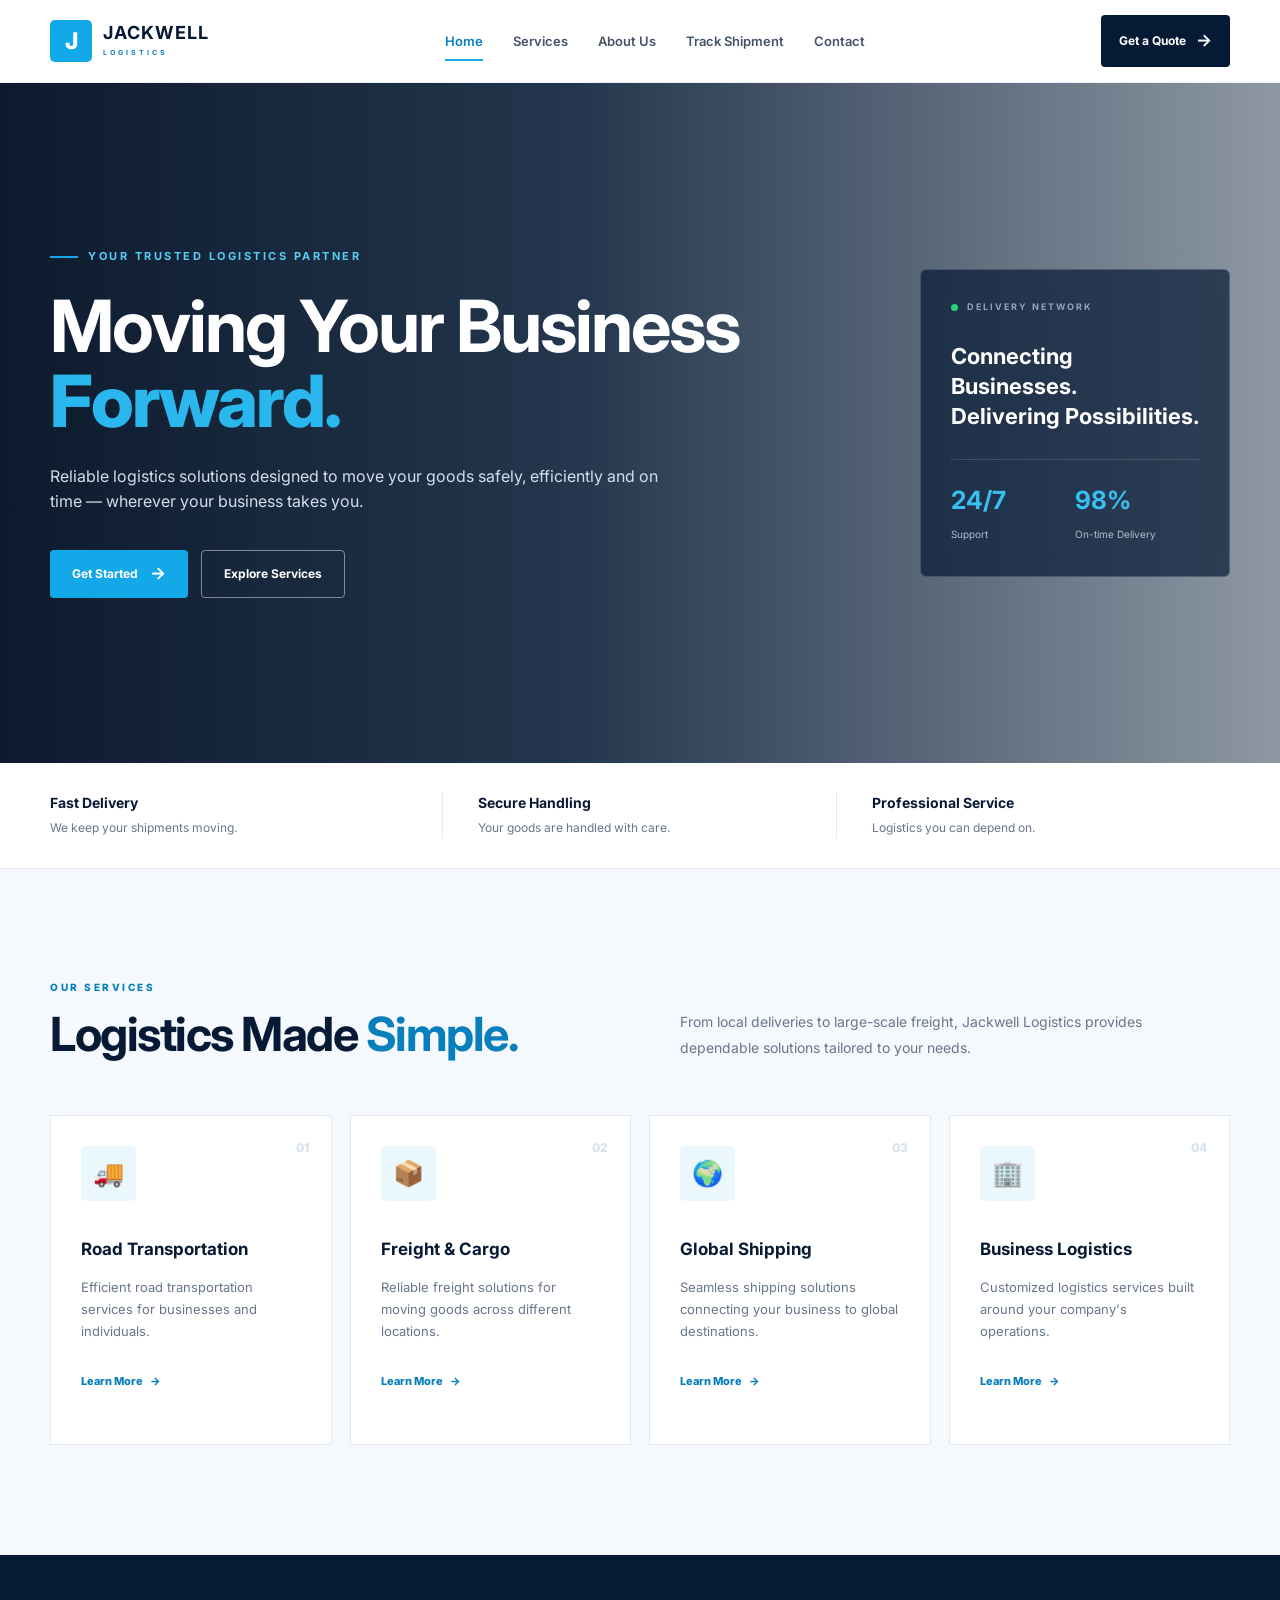
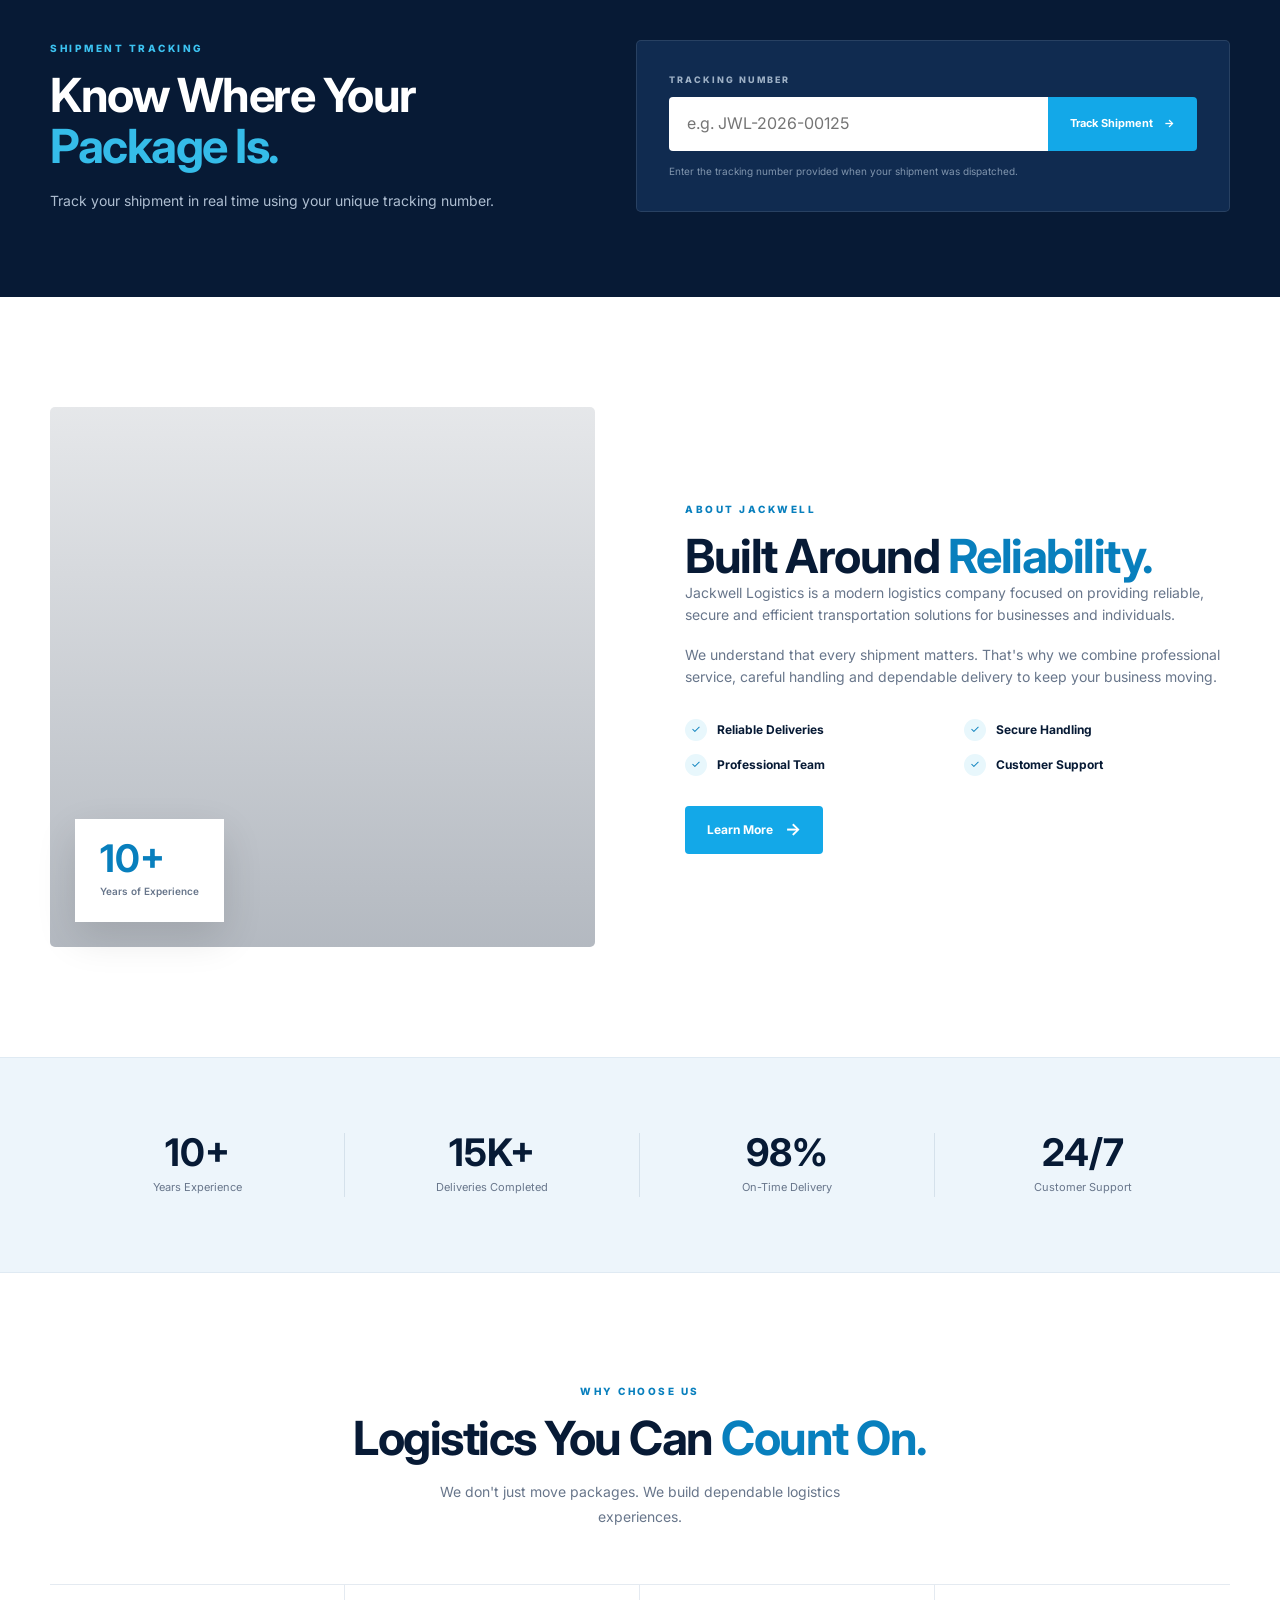
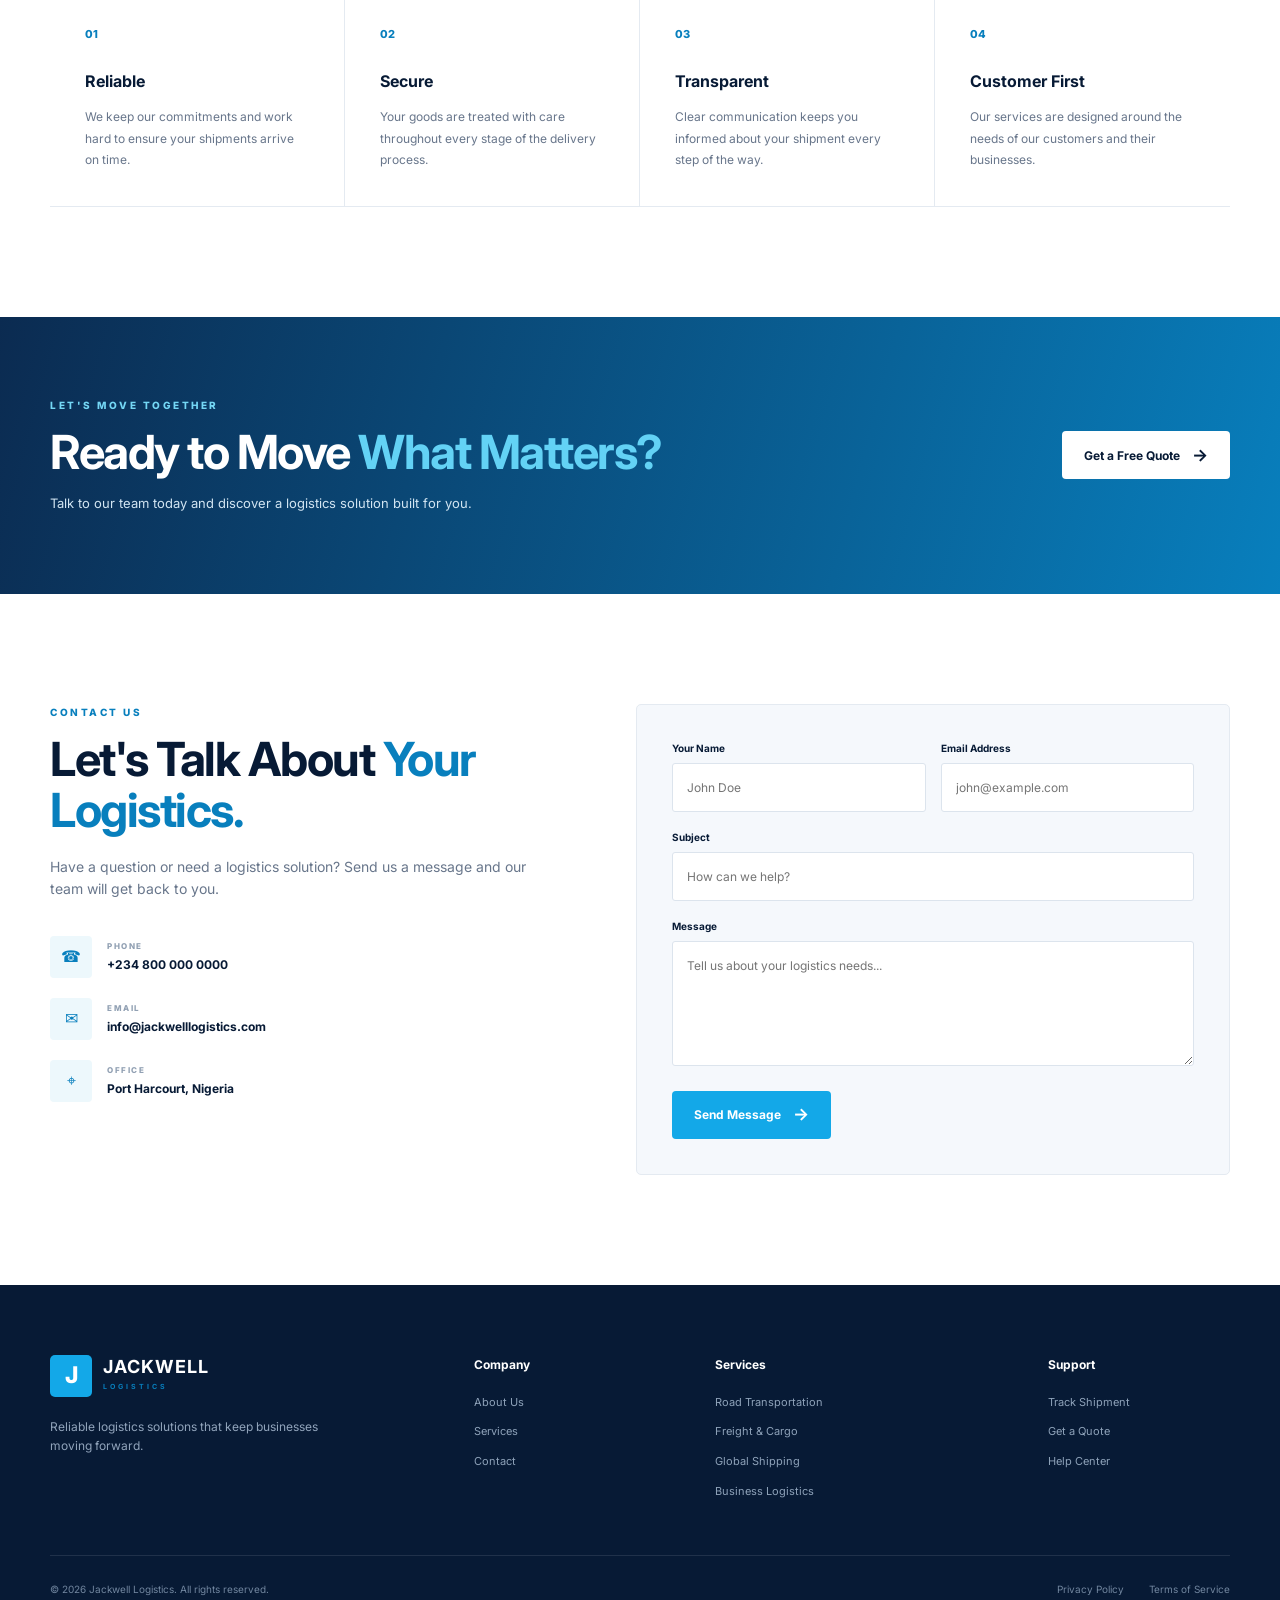
==== index.html @ 07592d6d "first commit" ====
<!DOCTYPE html>
<html lang="en">
<head>
    <meta charset="UTF-8">
    <meta name="viewport" content="width=device-width, initial-scale=1.0">

    <title>Jackwell Logistics | Global Logistics Solutions</title>

    <link rel="stylesheet" href="index.css">

    <!-- Google Font -->
    <link rel="preconnect" href="https://fonts.googleapis.com">
    <link rel="preconnect" href="https://fonts.gstatic.com" crossorigin>
    <link
        href="https://fonts.googleapis.com/css2?family=Inter:wght@400;500;600;700;800&display=swap"
        rel="stylesheet"
    >
</head>

<body>

    <!-- ================= NAVBAR ================= -->

    <header class="header">
        <div class="container nav">

            <a href="#" class="logo">
                <span class="logo-mark">J</span>

                <div>
                    <strong>JACKWELL</strong>
                    <small>LOGISTICS</small>
                </div>
            </a>

            <nav class="navigation">
                <a href="#home" class="active">Home</a>
                <a href="#services">Services</a>
                <a href="#about">About Us</a>
                <a href="#tracking">Track Shipment</a>
                <a href="#contact">Contact</a>
            </nav>

            <a href="#contact" class="nav-button">
                Get a Quote
                <span>→</span>
            </a>

            <button class="menu-button">
                ☰
            </button>

        </div>
    </header>


    <main>

        <!-- ================= HERO ================= -->

        <section class="hero" id="home">

            <div class="hero-overlay"></div>

            <div class="container hero-content">

                <div class="hero-text">

                    <div class="hero-label">
                        <span></span>
                        YOUR TRUSTED LOGISTICS PARTNER
                    </div>

                    <h1>
                        Moving Your Business
                        <strong>Forward.</strong>
                    </h1>

                    <p>
                        Reliable logistics solutions designed to move your
                        goods safely, efficiently and on time — wherever
                        your business takes you.
                    </p>

                    <div class="hero-buttons">
                        <a href="#contact" class="button button-primary">
                            Get Started
                            <span>→</span>
                        </a>

                        <a href="#services" class="button button-outline">
                            Explore Services
                        </a>
                    </div>

                </div>


                <div class="hero-info">

                    <div class="hero-info-top">
                        <span class="live-dot"></span>
                        <span>DELIVERY NETWORK</span>
                    </div>

                    <h3>
                        Connecting Businesses.
                        <br>
                        Delivering Possibilities.
                    </h3>

                    <div class="hero-info-bottom">
                        <div>
                            <strong>24/7</strong>
                            <small>Support</small>
                        </div>

                        <div>
                            <strong>98%</strong>
                            <small>On-time Delivery</small>
                        </div>
                    </div>

                </div>

            </div>

        </section>


        <!-- ================= TRUST BAR ================= -->

        <section class="trust-bar">

            <div class="container trust-content">

                <div>
                    <strong>Fast Delivery</strong>
                    <span>We keep your shipments moving.</span>
                </div>

                <div>
                    <strong>Secure Handling</strong>
                    <span>Your goods are handled with care.</span>
                </div>

                <div>
                    <strong>Professional Service</strong>
                    <span>Logistics you can depend on.</span>
                </div>

            </div>

        </section>


        <!-- ================= SERVICES ================= -->

        <section class="services section" id="services">

            <div class="container">

                <div class="section-header">

                    <div>
                        <span class="section-tag">OUR SERVICES</span>

                        <h2>
                            Logistics Made
                            <span>Simple.</span>
                        </h2>
                    </div>

                    <p>
                        From local deliveries to large-scale freight,
                        Jackwell Logistics provides dependable solutions
                        tailored to your needs.
                    </p>

                </div>


                <div class="services-grid">

                    <article class="service-card">

                        <div class="service-number">01</div>

                        <div class="service-icon">
                            🚚
                        </div>

                        <h3>Road Transportation</h3>

                        <p>
                            Efficient road transportation services
                            for businesses and individuals.
                        </p>

                        <a href="#">
                            Learn More <span>→</span>
                        </a>

                    </article>


                    <article class="service-card">

                        <div class="service-number">02</div>

                        <div class="service-icon">
                            📦
                        </div>

                        <h3>Freight & Cargo</h3>

                        <p>
                            Reliable freight solutions for moving
                            goods across different locations.
                        </p>

                        <a href="#">
                            Learn More <span>→</span>
                        </a>

                    </article>


                    <article class="service-card">

                        <div class="service-number">03</div>

                        <div class="service-icon">
                            🌍
                        </div>

                        <h3>Global Shipping</h3>

                        <p>
                            Seamless shipping solutions connecting
                            your business to global destinations.
                        </p>

                        <a href="#">
                            Learn More <span>→</span>
                        </a>

                    </article>


                    <article class="service-card">

                        <div class="service-number">04</div>

                        <div class="service-icon">
                            🏢
                        </div>

                        <h3>Business Logistics</h3>

                        <p>
                            Customized logistics services built around
                            your company's operations.
                        </p>

                        <a href="#">
                            Learn More <span>→</span>
                        </a>

                    </article>

                </div>

            </div>

        </section>


        <!-- ================= TRACKING ================= -->

        <section class="tracking" id="tracking">

            <div class="container tracking-wrapper">

                <div class="tracking-text">

                    <span class="section-tag">SHIPMENT TRACKING</span>

                    <h2>
                        Know Where Your
                        <span>Package Is.</span>
                    </h2>

                    <p>
                        Track your shipment in real time using your
                        unique tracking number.
                    </p>

                </div>


                <div class="tracking-box">

                    <label for="tracking-number">
                        TRACKING NUMBER
                    </label>

                    <div class="tracking-input">

                        <input
                            type="text"
                            id="tracking-number"
                            placeholder="e.g. JWL-2026-00125"
                        >

                        <button type="button">
                            Track Shipment
                            <span>→</span>
                        </button>

                    </div>

                    <small>
                        Enter the tracking number provided when your
                        shipment was dispatched.
                    </small>

                </div>

            </div>

        </section>


        <!-- ================= ABOUT ================= -->

        <section class="about section" id="about">

            <div class="container about-grid">

                <div class="about-image">

                    <div class="experience-box">
                        <strong>10+</strong>
                        <span>Years of Experience</span>
                    </div>

                </div>


                <div class="about-content">

                    <span class="section-tag">ABOUT JACKWELL</span>

                    <h2>
                        Built Around
                        <span>Reliability.</span>
                    </h2>

                    <p>
                        Jackwell Logistics is a modern logistics company
                        focused on providing reliable, secure and efficient
                        transportation solutions for businesses and
                        individuals.
                    </p>

                    <p>
                        We understand that every shipment matters.
                        That's why we combine professional service,
                        careful handling and dependable delivery to
                        keep your business moving.
                    </p>


                    <div class="about-list">

                        <div>
                            <span>✓</span>
                            <strong>Reliable Deliveries</strong>
                        </div>

                        <div>
                            <span>✓</span>
                            <strong>Secure Handling</strong>
                        </div>

                        <div>
                            <span>✓</span>
                            <strong>Professional Team</strong>
                        </div>

                        <div>
                            <span>✓</span>
                            <strong>Customer Support</strong>
                        </div>

                    </div>


                    <a href="#contact" class="button button-primary">
                        Learn More
                        <span>→</span>
                    </a>

                </div>

            </div>

        </section>


        <!-- ================= STATS ================= -->

        <section class="stats">

            <div class="container stats-grid">

                <div class="stat">
                    <strong>10+</strong>
                    <span>Years Experience</span>
                </div>

                <div class="stat">
                    <strong>15K+</strong>
                    <span>Deliveries Completed</span>
                </div>

                <div class="stat">
                    <strong>98%</strong>
                    <span>On-Time Delivery</span>
                </div>

                <div class="stat">
                    <strong>24/7</strong>
                    <span>Customer Support</span>
                </div>

            </div>

        </section>


        <!-- ================= WHY US ================= -->

        <section class="why-us section">

            <div class="container">

                <div class="section-header centered">

                    <span class="section-tag">WHY CHOOSE US</span>

                    <h2>
                        Logistics You Can
                        <span>Count On.</span>
                    </h2>

                    <p>
                        We don't just move packages. We build
                        dependable logistics experiences.
                    </p>

                </div>


                <div class="why-grid">

                    <div class="why-card">
                        <span class="why-icon">01</span>

                        <h3>Reliable</h3>

                        <p>
                            We keep our commitments and work hard
                            to ensure your shipments arrive on time.
                        </p>
                    </div>


                    <div class="why-card">
                        <span class="why-icon">02</span>

                        <h3>Secure</h3>

                        <p>
                            Your goods are treated with care throughout
                            every stage of the delivery process.
                        </p>
                    </div>


                    <div class="why-card">
                        <span class="why-icon">03</span>

                        <h3>Transparent</h3>

                        <p>
                            Clear communication keeps you informed
                            about your shipment every step of the way.
                        </p>
                    </div>


                    <div class="why-card">
                        <span class="why-icon">04</span>

                        <h3>Customer First</h3>

                        <p>
                            Our services are designed around the needs
                            of our customers and their businesses.
                        </p>
                    </div>

                </div>

            </div>

        </section>


        <!-- ================= CTA ================= -->

        <section class="cta">

            <div class="container cta-content">

                <div>

                    <span class="section-tag">
                        LET'S MOVE TOGETHER
                    </span>

                    <h2>
                        Ready to Move
                        <span>What Matters?</span>
                    </h2>

                    <p>
                        Talk to our team today and discover a logistics
                        solution built for you.
                    </p>

                </div>

                <a href="#contact" class="button button-white">
                    Get a Free Quote
                    <span>→</span>
                </a>

            </div>

        </section>


        <!-- ================= CONTACT ================= -->

        <section class="contact section" id="contact">

            <div class="container contact-grid">

                <div class="contact-info">

                    <span class="section-tag">CONTACT US</span>

                    <h2>
                        Let's Talk About
                        <span>Your Logistics.</span>
                    </h2>

                    <p>
                        Have a question or need a logistics solution?
                        Send us a message and our team will get back
                        to you.
                    </p>


                    <div class="contact-item">
                        <span>☎</span>

                        <div>
                            <small>PHONE</small>
                            <strong>+234 800 000 0000</strong>
                        </div>
                    </div>


                    <div class="contact-item">
                        <span>✉</span>

                        <div>
                            <small>EMAIL</small>
                            <strong>info@jackwelllogistics.com</strong>
                        </div>
                    </div>


                    <div class="contact-item">
                        <span>⌖</span>

                        <div>
                            <small>OFFICE</small>
                            <strong>Port Harcourt, Nigeria</strong>
                        </div>
                    </div>

                </div>


                <form class="contact-form">

                    <div class="form-row">

                        <div class="form-group">
                            <label>Your Name</label>
                            <input
                                type="text"
                                placeholder="John Doe"
                            >
                        </div>

                        <div class="form-group">
                            <label>Email Address</label>
                            <input
                                type="email"
                                placeholder="john@example.com"
                            >
                        </div>

                    </div>


                    <div class="form-group">

                        <label>Subject</label>

                        <input
                            type="text"
                            placeholder="How can we help?"
                        >

                    </div>


                    <div class="form-group">

                        <label>Message</label>

                        <textarea
                            placeholder="Tell us about your logistics needs..."
                        ></textarea>

                    </div>


                    <button type="submit" class="button button-primary">
                        Send Message
                        <span>→</span>
                    </button>

                </form>

            </div>

        </section>

    </main>


    <!-- ================= FOOTER ================= -->

    <footer class="footer">

        <div class="container">

            <div class="footer-top">

                <div class="footer-brand">

                    <a href="#" class="logo footer-logo">

                        <span class="logo-mark">J</span>

                        <div>
                            <strong>JACKWELL</strong>
                            <small>LOGISTICS</small>
                        </div>

                    </a>

                    <p>
                        Reliable logistics solutions that keep
                        businesses moving forward.
                    </p>

                </div>


                <div class="footer-column">

                    <h4>Company</h4>

                    <a href="#about">About Us</a>
                    <a href="#services">Services</a>
                    <a href="#contact">Contact</a>

                </div>


                <div class="footer-column">

                    <h4>Services</h4>

                    <a href="#services">Road Transportation</a>
                    <a href="#services">Freight & Cargo</a>
                    <a href="#services">Global Shipping</a>
                    <a href="#services">Business Logistics</a>

                </div>


                <div class="footer-column">

                    <h4>Support</h4>

                    <a href="#tracking">Track Shipment</a>
                    <a href="#contact">Get a Quote</a>
                    <a href="#contact">Help Center</a>

                </div>

            </div>


            <div class="footer-bottom">

                <p>
                    © 2026 Jackwell Logistics. All rights reserved.
                </p>

                <div>
                    <a href="#">Privacy Policy</a>
                    <a href="#">Terms of Service</a>
                </div>

            </div>

        </div>

    </footer>

</body>
</html>
---- index.css ----
/* ==================================================
   JACKWELL LOGISTICS
   MAIN STYLESHEET
================================================== */


/* =========================
   RESET
========================= */

* {
    margin: 0;
    padding: 0;
    box-sizing: border-box;
}

html {
    scroll-behavior: smooth;
}

body {
    font-family: "Inter", Arial, sans-serif;
    color: #13233f;
    background: #ffffff;
    line-height: 1.6;
}

a {
    text-decoration: none;
    color: inherit;
}

button,
input,
textarea {
    font: inherit;
}

button {
    cursor: pointer;
}

img {
    max-width: 100%;
    display: block;
}


/* =========================
   VARIABLES
========================= */

:root {
    --navy: #071a35;
    --navy-light: #102b50;
    --blue: #087fbd;
    --blue-light: #13a8e8;
    --white: #ffffff;

    --text: #13233f;
    --muted: #68768b;

    --light: #f5f8fc;
    --border: #e4eaf1;

    --container: 1180px;
}


/* =========================
   CONTAINER
========================= */

.container {
    width: min(var(--container), calc(100% - 50px));
    margin: auto;
}


/* =========================
   HEADER
========================= */

.header {
    position: sticky;
    top: 0;
    z-index: 999;

    background: rgba(255, 255, 255, 0.97);
    border-bottom: 1px solid #edf1f5;
}

.nav {
    min-height: 82px;

    display: flex;
    align-items: center;
    justify-content: space-between;
    gap: 30px;
}


/* LOGO */

.logo {
    display: flex;
    align-items: center;
    gap: 11px;

    color: var(--navy);
}

.logo-mark {
    width: 42px;
    height: 42px;

    display: grid;
    place-items: center;

    background: var(--blue-light);
    color: white;

    font-size: 23px;
    font-weight: 800;

    border-radius: 5px;
}

.logo strong {
    display: block;

    font-size: 18px;
    letter-spacing: 1px;
    line-height: 1;
}

.logo small {
    display: block;

    margin-top: 5px;

    color: var(--blue);
    font-size: 7px;
    font-weight: 700;

    letter-spacing: 3px;
}


/* NAVIGATION */

.navigation {
    display: flex;
    align-items: center;
    gap: 30px;
}

.navigation a {
    position: relative;

    color: #45536a;

    font-size: 13px;
    font-weight: 600;

    transition: 0.25s ease;
}

.navigation a:hover,
.navigation a.active {
    color: var(--blue);
}

.navigation a.active::after {
    content: "";

    position: absolute;

    width: 100%;
    height: 2px;

    left: 0;
    bottom: -10px;

    background: var(--blue-light);
}


/* NAV BUTTON */

.nav-button {
    display: flex;
    align-items: center;
    gap: 10px;

    padding: 12px 18px;

    background: var(--navy);
    color: white;

    border-radius: 4px;

    font-size: 12px;
    font-weight: 700;

    transition: 0.25s;
}

.nav-button:hover {
    background: var(--blue);
}

.nav-button span {
    font-size: 17px;
}

.menu-button {
    display: none;

    background: none;
    border: none;

    font-size: 25px;
    color: var(--navy);
}


/* =========================
   HERO
========================= */

.hero {
    position: relative;

    min-height: 680px;

    display: flex;
    align-items: center;

    color: white;

    background-image:
        url("https://images.unsplash.com/photo-1586528116311-ad8dd3c8310d?auto=format&fit=crop&w=2000&q=85");

    background-size: cover;
    background-position: center;
}

.hero-overlay {
    position: absolute;
    inset: 0;

    background:
        linear-gradient(
            90deg,
            rgba(3, 17, 37, 0.96) 0%,
            rgba(5, 27, 53, 0.88) 45%,
            rgba(5, 27, 53, 0.45) 100%
        );
}

.hero-content {
    position: relative;
    z-index: 1;

    min-height: 680px;

    display: flex;
    align-items: center;
    justify-content: space-between;

    gap: 80px;
}

.hero-text {
    max-width: 700px;
}

.hero-label {
    display: flex;
    align-items: center;
    gap: 10px;

    margin-bottom: 22px;

    color: #56cef5;

    font-size: 11px;
    font-weight: 700;
    letter-spacing: 2.5px;
}

.hero-label span {
    width: 28px;
    height: 2px;

    background: var(--blue-light);
}

.hero h1 {
    max-width: 700px;

    font-size: clamp(45px, 6vw, 72px);
    line-height: 1.05;

    letter-spacing: -2px;

    margin-bottom: 25px;
}

.hero h1 strong {
    display: block;

    color: #29b7ed;

    font-weight: 800;
}

.hero-text > p {
    max-width: 610px;

    color: #d4deeb;

    font-size: 16px;

    margin-bottom: 35px;
}


/* HERO BUTTONS */

.hero-buttons {
    display: flex;
    align-items: center;
    gap: 13px;
}

.button {
    display: inline-flex;
    align-items: center;
    justify-content: center;
    gap: 12px;

    min-height: 48px;

    padding: 0 22px;

    border-radius: 4px;

    font-size: 12px;
    font-weight: 700;

    transition: 0.25s ease;
}

.button span {
    font-size: 17px;
}

.button-primary {
    background: var(--blue-light);
    color: white;
}

.button-primary:hover {
    background: #078fc9;
    transform: translateY(-2px);
}

.button-outline {
    border: 1px solid rgba(255,255,255,0.45);
    color: white;
}

.button-outline:hover {
    background: white;
    color: var(--navy);
}


/* HERO INFO CARD */

.hero-info {
    width: 310px;

    padding: 30px;

    background: rgba(7, 26, 53, 0.7);

    border: 1px solid rgba(255,255,255,0.18);

    backdrop-filter: blur(10px);

    border-radius: 6px;
}

.hero-info-top {
    display: flex;
    align-items: center;
    gap: 9px;

    color: #8fa5bd;

    font-size: 9px;
    font-weight: 700;
    letter-spacing: 2px;
}

.live-dot {
    width: 7px;
    height: 7px;

    background: #28d17c;

    border-radius: 50%;
}

.hero-info h3 {
    margin: 28px 0;

    font-size: 22px;
    line-height: 1.35;
}

.hero-info-bottom {
    display: grid;
    grid-template-columns: 1fr 1fr;

    padding-top: 20px;

    border-top: 1px solid rgba(255,255,255,0.15);
}

.hero-info-bottom strong {
    display: block;

    font-size: 25px;
    color: #36bff0;
}

.hero-info-bottom small {
    color: #aebdce;
    font-size: 10px;
}


/* =========================
   TRUST BAR
========================= */

.trust-bar {
    background: white;

    border-bottom: 1px solid var(--border);
}

.trust-content {
    min-height: 105px;

    display: grid;
    grid-template-columns: repeat(3, 1fr);
    align-items: center;
}

.trust-content > div {
    padding: 0 35px;

    border-right: 1px solid var(--border);
}

.trust-content > div:first-child {
    padding-left: 0;
}

.trust-content > div:last-child {
    border: none;
}

.trust-content strong {
    display: block;

    color: var(--navy);

    font-size: 14px;
}

.trust-content span {
    color: var(--muted);

    font-size: 12px;
}


/* =========================
   GENERAL SECTION
========================= */

.section {
    padding: 110px 0;
}

.section-tag {
    display: block;

    color: var(--blue);

    font-size: 10px;
    font-weight: 800;

    letter-spacing: 2.5px;

    margin-bottom: 13px;
}

.section-header {
    display: grid;
    grid-template-columns: 1fr 1fr;

    gap: 80px;

    align-items: end;

    margin-bottom: 55px;
}

.section-header h2,
.about-content h2,
.tracking-text h2,
.contact-info h2,
.cta h2 {
    color: var(--navy);

    font-size: clamp(34px, 4vw, 47px);

    line-height: 1.1;

    letter-spacing: -1.5px;
}

.section-header h2 span,
.about-content h2 span,
.tracking-text h2 span,
.contact-info h2 span,
.cta h2 span {
    color: var(--blue);
}

.section-header > p {
    color: var(--muted);

    font-size: 14px;
    line-height: 1.8;

    max-width: 480px;
}


/* =========================
   SERVICES
========================= */

.services {
    background: var(--light);
}

.services-grid {
    display: grid;
    grid-template-columns: repeat(4, 1fr);

    gap: 18px;
}

.service-card {
    position: relative;

    min-height: 330px;

    padding: 30px;

    background: white;

    border: 1px solid var(--border);

    transition: 0.3s ease;
}

.service-card:hover {
    transform: translateY(-7px);

    border-color: #b9dff0;

    box-shadow: 0 20px 50px rgba(7, 26, 53, 0.08);
}

.service-number {
    position: absolute;

    top: 22px;
    right: 22px;

    color: #d8e0e9;

    font-size: 12px;
    font-weight: 800;
}

.service-icon {
    width: 55px;
    height: 55px;

    display: grid;
    place-items: center;

    margin-bottom: 35px;

    background: #eaf7fc;

    border-radius: 5px;

    font-size: 25px;
}

.service-card h3 {
    margin-bottom: 13px;

    color: var(--navy);

    font-size: 17px;
}

.service-card p {
    color: var(--muted);

    font-size: 13px;
    line-height: 1.7;

    margin-bottom: 25px;
}

.service-card a {
    color: var(--blue);

    font-size: 11px;
    font-weight: 800;
}

.service-card a span {
    margin-left: 5px;
}


/* =========================
   TRACKING
========================= */

.tracking {
    padding: 85px 0;

    background: var(--navy);

    color: white;
}

.tracking-wrapper {
    display: grid;
    grid-template-columns: 0.9fr 1.1fr;

    align-items: center;

    gap: 100px;
}

.tracking-text .section-tag {
    color: #3cc3f1;
}

.tracking-text h2 {
    color: white;

    margin-bottom: 18px;
}

.tracking-text h2 span {
    color: #35bce9;
}

.tracking-text p {
    max-width: 450px;

    color: #aebed1;

    font-size: 14px;
}

.tracking-box {
    padding: 32px;

    background: #102b50;

    border: 1px solid rgba(255,255,255,0.1);

    border-radius: 5px;
}

.tracking-box label {
    display: block;

    margin-bottom: 10px;

    color: #9db0c5;

    font-size: 9px;
    font-weight: 800;

    letter-spacing: 2px;
}

.tracking-input {
    display: flex;

    min-height: 54px;
}

.tracking-input input {
    flex: 1;

    min-width: 0;

    padding: 0 18px;

    background: white;

    border: none;
    outline: none;

    color: var(--navy);

    border-radius: 4px 0 0 4px;
}

.tracking-input button {
    padding: 0 22px;

    border: none;

    background: var(--blue-light);
    color: white;

    font-size: 11px;
    font-weight: 700;

    border-radius: 0 4px 4px 0;
}

.tracking-input button span {
    margin-left: 8px;
}

.tracking-box small {
    display: block;

    margin-top: 12px;

    color: #8095ad;

    font-size: 10px;
}


/* =========================
   ABOUT
========================= */

.about-grid {
    display: grid;
    grid-template-columns: 1fr 1fr;

    gap: 90px;

    align-items: center;
}

.about-image {
    position: relative;

    height: 540px;

    background-image:
        linear-gradient(
            rgba(5, 23, 48, 0.1),
            rgba(5, 23, 48, 0.3)
        ),
        url("https://images.unsplash.com/photo-1566576912321-d58ddd7a6088?auto=format&fit=crop&w=1000&q=85");

    background-size: cover;
    background-position: center;

    border-radius: 5px;
}

.experience-box {
    position: absolute;

    left: 25px;
    bottom: 25px;

    padding: 20px 25px;

    background: white;

    box-shadow: 0 15px 40px rgba(0,0,0,0.12);
}

.experience-box strong {
    display: block;

    color: var(--blue);

    font-size: 38px;
    line-height: 1;
}

.experience-box span {
    color: var(--muted);

    font-size: 10px;
    font-weight: 600;
}

.about-content > p {
    color: var(--muted);

    font-size: 14px;

    margin-bottom: 17px;
}

.about-list {
    display: grid;
    grid-template-columns: 1fr 1fr;

    gap: 13px;

    margin: 30px 0;
}

.about-list div {
    display: flex;
    align-items: center;
    gap: 10px;

    color: var(--navy);

    font-size: 12px;
}

.about-list span {
    width: 22px;
    height: 22px;

    display: grid;
    place-items: center;

    background: #e8f7fc;

    color: var(--blue);

    border-radius: 50%;

    font-size: 11px;
}


/* =========================
   STATS
========================= */

.stats {
    padding: 75px 0;

    background: #edf5fb;

    border-top: 1px solid #dfeaf3;
    border-bottom: 1px solid #dfeaf3;
}

.stats-grid {
    display: grid;
    grid-template-columns: repeat(4, 1fr);
}

.stat {
    text-align: center;

    border-right: 1px solid #d5e1eb;
}

.stat:last-child {
    border: none;
}

.stat strong {
    display: block;

    color: var(--navy);

    font-size: 38px;
    line-height: 1;
}

.stat span {
    display: block;

    margin-top: 8px;

    color: var(--muted);

    font-size: 11px;
}


/* =========================
   WHY US
========================= */

.centered {
    display: block;

    text-align: center;

    max-width: 650px;

    margin: 0 auto 55px;
}

.centered h2 {
    margin-bottom: 15px;
}

.centered p {
    margin: auto;
}

.why-grid {
    display: grid;
    grid-template-columns: repeat(4, 1fr);

    border-top: 1px solid var(--border);
    border-bottom: 1px solid var(--border);
}

.why-card {
    padding: 35px;

    border-right: 1px solid var(--border);
}

.why-card:last-child {
    border: none;
}

.why-icon {
    display: inline-block;

    margin-bottom: 25px;

    color: var(--blue);

    font-size: 11px;
    font-weight: 800;
}

.why-card h3 {
    margin-bottom: 12px;

    color: var(--navy);

    font-size: 16px;
}

.why-card p {
    color: var(--muted);

    font-size: 12px;
    line-height: 1.8;
}


/* =========================
   CTA
========================= */

.cta {
    padding: 80px 0;

    background:
        linear-gradient(
            105deg,
            #0b2b51,
            #087fbd
        );

    color: white;
}

.cta-content {
    display: flex;

    align-items: center;
    justify-content: space-between;

    gap: 50px;
}

.cta .section-tag {
    color: #74d7f5;
}

.cta h2 {
    color: white;

    margin-bottom: 15px;
}

.cta h2 span {
    color: #63d2f5;
}

.cta p {
    color: #d2e5f2;

    font-size: 13px;
}

.button-white {
    flex-shrink: 0;

    background: white;
    color: var(--navy);
}

.button-white:hover {
    transform: translateY(-2px);

    background: #edf8fc;
}


/* =========================
   CONTACT
========================= */

.contact {
    background: white;
}

.contact-grid {
    display: grid;
    grid-template-columns: 0.9fr 1.1fr;

    gap: 100px;
}

.contact-info > p {
    color: var(--muted);

    font-size: 14px;

    max-width: 480px;

    margin: 20px 0 35px;
}

.contact-item {
    display: flex;

    align-items: center;

    gap: 15px;

    margin-bottom: 20px;
}

.contact-item > span {
    width: 42px;
    height: 42px;

    display: grid;
    place-items: center;

    background: #edf8fc;

    color: var(--blue);

    border-radius: 4px;
}

.contact-item small {
    display: block;

    color: #91a0b3;

    font-size: 8px;
    font-weight: 800;

    letter-spacing: 1.5px;
}

.contact-item strong {
    display: block;

    margin-top: 2px;

    color: var(--navy);

    font-size: 12px;
}


/* FORM */

.contact-form {
    padding: 35px;

    background: var(--light);

    border: 1px solid var(--border);

    border-radius: 5px;
}

.form-row {
    display: grid;
    grid-template-columns: 1fr 1fr;

    gap: 15px;
}

.form-group {
    margin-bottom: 17px;
}

.form-group label {
    display: block;

    margin-bottom: 7px;

    color: var(--navy);

    font-size: 10px;
    font-weight: 700;
}

.form-group input,
.form-group textarea {
    width: 100%;

    padding: 14px;

    background: white;

    border: 1px solid #dce4ed;

    border-radius: 3px;

    outline: none;

    color: var(--navy);

    font-size: 12px;

    transition: 0.2s;
}

.form-group input:focus,
.form-group textarea:focus {
    border-color: var(--blue-light);
}

.form-group textarea {
    height: 125px;

    resize: vertical;
}

.contact-form .button {
    border: none;
}


/* =========================
   FOOTER
========================= */

.footer {
    padding: 70px 0 25px;

    background: var(--navy);

    color: white;
}

.footer-top {
    display: grid;
    grid-template-columns: 2fr 1fr 1.5fr 1fr;

    gap: 60px;

    padding-bottom: 55px;
}

.footer-logo {
    color: white;
}

.footer-brand p {
    max-width: 300px;

    margin-top: 20px;

    color: #91a4bb;

    font-size: 12px;
}

.footer-column {
    display: flex;
    flex-direction: column;

    gap: 12px;
}

.footer-column h4 {
    margin-bottom: 8px;

    font-size: 12px;
}

.footer-column a {
    color: #8ea2b9;

    font-size: 11px;

    transition: 0.2s;
}

.footer-column a:hover {
    color: #3cc3f1;
}

.footer-bottom {
    display: flex;

    align-items: center;
    justify-content: space-between;

    padding-top: 25px;

    border-top: 1px solid rgba(255,255,255,0.1);
}

.footer-bottom p,
.footer-bottom a {
    color: #71869f;

    font-size: 10px;
}

.footer-bottom div {
    display: flex;
    gap: 25px;
}


/* =========================
   RESPONSIVE
========================= */

@media (max-width: 1050px) {

    .navigation {
        gap: 18px;
    }

    .navigation a {
        font-size: 12px;
    }

    .services-grid {
        grid-template-columns: repeat(2, 1fr);
    }

    .hero-info {
        display: none;
    }

    .hero-text {
        max-width: 750px;
    }

    .why-grid {
        grid-template-columns: repeat(2, 1fr);
    }

    .why-card:nth-child(2) {
        border-right: none;
    }

    .why-card:nth-child(-n+2) {
        border-bottom: 1px solid var(--border);
    }

    .footer-top {
        grid-template-columns: 2fr 1fr 1fr;
    }
}


@media (max-width: 800px) {

    .navigation,
    .nav-button {
        display: none;
    }

    .menu-button {
        display: block;
    }

    .hero,
    .hero-content {
        min-height: 600px;
    }

    .hero-content {
        align-items: center;
    }

    .section-header,
    .tracking-wrapper,
    .about-grid,
    .contact-grid {
        grid-template-columns: 1fr;

        gap: 40px;
    }

    .section-header {
        margin-bottom: 40px;
    }

    .about-image {
        height: 450px;
    }

    .stats-grid {
        grid-template-columns: repeat(2, 1fr);

        gap: 35px;
    }

    .stat:nth-child(2) {
        border: none;
    }

    .stat:nth-child(-n+2) {
        padding-bottom: 25px;

        border-bottom: 1px solid #d5e1eb;
    }

    .cta-content {
        flex-direction: column;
        align-items: flex-start;
    }

    .footer-top {
        grid-template-columns: 1fr 1fr;
    }
}


@media (max-width: 600px) {

    .container {
        width: min(100% - 35px, var(--container));
    }

    .section {
        padding: 75px 0;
    }

    .hero {
        min-height: 650px;
    }

    .hero-content {
        min-height: 650px;
    }

    .hero h1 {
        font-size: 43px;

        letter-spacing: -1.5px;
    }

    .hero-text > p {
        font-size: 14px;
    }

    .hero-buttons {
        flex-direction: column;
        align-items: stretch;
    }

    .hero-buttons .button {
        width: 100%;
    }

    .trust-content {
        grid-template-columns: 1fr;

        padding: 25px 0;
    }

    .trust-content > div,
    .trust-content > div:first-child {
        padding: 15px 0;

        border-right: none;
        border-bottom: 1px solid var(--border);
    }

    .trust-content > div:last-child {
        border-bottom: none;
    }

    .services-grid {
        grid-template-columns: 1fr;
    }

    .service-card {
        min-height: auto;
    }

    .tracking-input {
        flex-direction: column;

        gap: 10px;
    }

    .tracking-input input,
    .tracking-input button {
        min-height: 52px;

        border-radius: 4px;
    }

    .tracking-box {
        padding: 22px;
    }

    .about-image {
        height: 380px;
    }

    .about-list {
        grid-template-columns: 1fr;
    }

    .stats-grid {
        grid-template-columns: 1fr 1fr;

        gap: 20px;
    }

    .stat strong {
        font-size: 30px;
    }

    .why-grid {
        grid-template-columns: 1fr;
    }

    .why-card {
        border-right: none;

        border-bottom: 1px solid var(--border);
    }

    .why-card:last-child {
        border-bottom: none;
    }

    .form-row {
        grid-template-columns: 1fr;
        gap: 0;
    }

    .contact-form {
        padding: 22px;
    }

    .footer-top {
        grid-template-columns: 1fr 1fr;

        gap: 40px 25px;
    }

    .footer-brand {
        grid-column: 1 / -1;
    }

    .footer-bottom {
        flex-direction: column;

        align-items: flex-start;

        gap: 15px;
    }
}
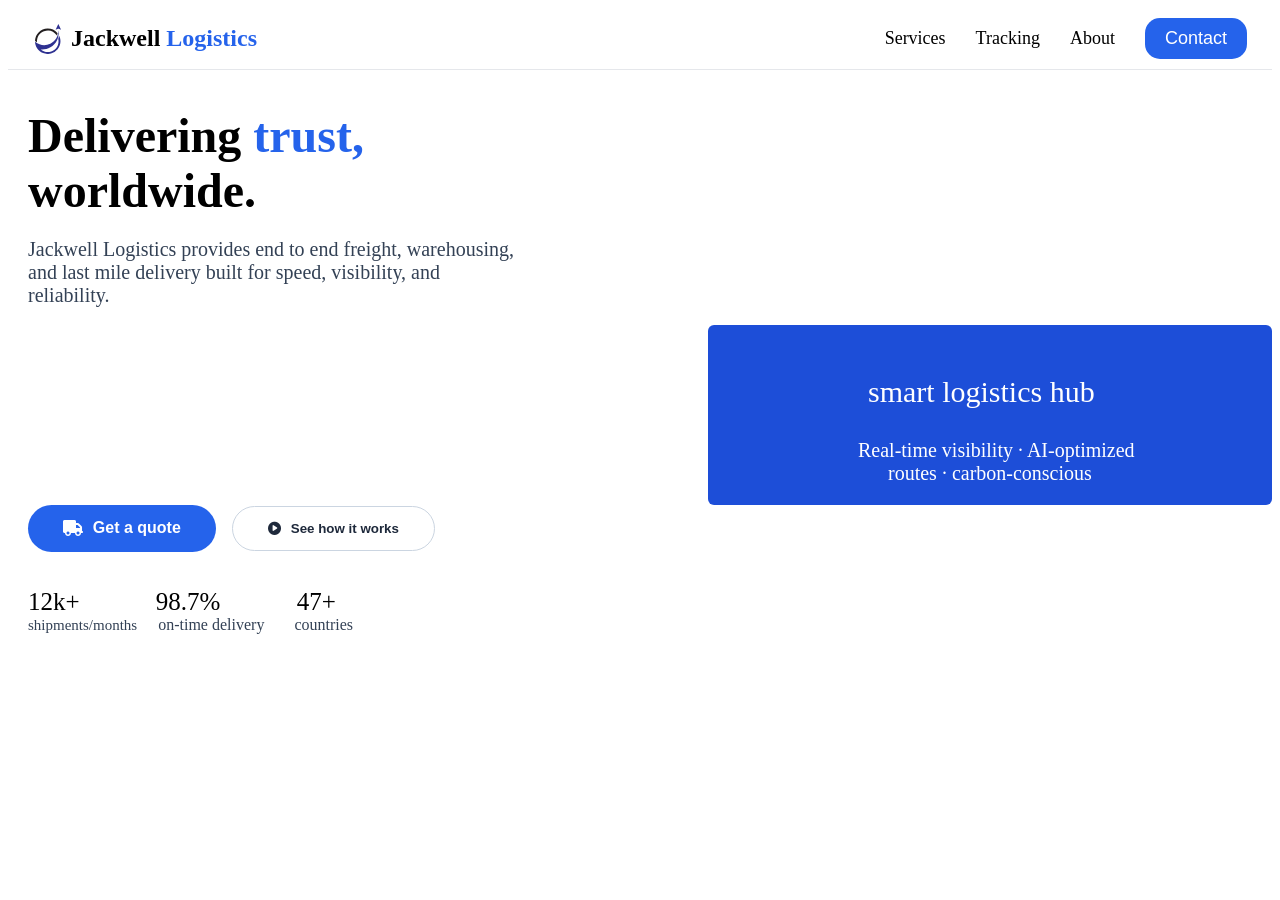
==== commit c8686409: "first commit" ====
--- a/index.html
+++ b/index.html
@@ -3,751 +3,54 @@
 <head>
     <meta charset="UTF-8">
     <meta name="viewport" content="width=device-width, initial-scale=1.0">
-
-    <title>Jackwell Logistics | Global Logistics Solutions</title>
-
-    <link rel="stylesheet" href="index.css">
-
-    <!-- Google Font -->
-    <link rel="preconnect" href="https://fonts.googleapis.com">
-    <link rel="preconnect" href="https://fonts.gstatic.com" crossorigin>
-    <link
-        href="https://fonts.googleapis.com/css2?family=Inter:wght@400;500;600;700;800&display=swap"
-        rel="stylesheet"
-    >
+    <title>Jackwell . Logistics</title>
+    <link rel="icon" type="image/png" href="Untitled-1.svg">
+ <link rel="stylesheet" href="index.css">
+  <link rel="stylesheet" href="https://cdnjs.cloudflare.com/ajax/libs/font-awesome/6.0.0-beta3/css/all.min.css">
+  <link rel="stylesheet" href="https://cdn.jsdelivr.net/npm/bootstrap-icons@1.11.0/font/bootstrap-icons.css">
 </head>
-
 <body>
-
-    <!-- ================= NAVBAR ================= -->
-
-    <header class="header">
-        <div class="container nav">
-
-            <a href="#" class="logo">
-                <span class="logo-mark">J</span>
-
-                <div>
-                    <strong>JACKWELL</strong>
-                    <small>LOGISTICS</small>
-                </div>
-            </a>
-
-            <nav class="navigation">
-                <a href="#home" class="active">Home</a>
-                <a href="#services">Services</a>
-                <a href="#about">About Us</a>
-                <a href="#tracking">Track Shipment</a>
-                <a href="#contact">Contact</a>
-            </nav>
-
-            <a href="#contact" class="nav-button">
-                Get a Quote
-                <span>→</span>
-            </a>
-
-            <button class="menu-button">
-                ☰
-            </button>
-
-        </div>
-    </header>
-
-
-    <main>
-
-        <!-- ================= HERO ================= -->
-
-        <section class="hero" id="home">
-
-            <div class="hero-overlay"></div>
-
-            <div class="container hero-content">
-
-                <div class="hero-text">
-
-                    <div class="hero-label">
-                        <span></span>
-                        YOUR TRUSTED LOGISTICS PARTNER
-                    </div>
-
-                    <h1>
-                        Moving Your Business
-                        <strong>Forward.</strong>
-                    </h1>
-
-                    <p>
-                        Reliable logistics solutions designed to move your
-                        goods safely, efficiently and on time — wherever
-                        your business takes you.
-                    </p>
-
-                    <div class="hero-buttons">
-                        <a href="#contact" class="button button-primary">
-                            Get Started
-                            <span>→</span>
-                        </a>
-
-                        <a href="#services" class="button button-outline">
-                            Explore Services
-                        </a>
-                    </div>
-
-                </div>
-
-
-                <div class="hero-info">
-
-                    <div class="hero-info-top">
-                        <span class="live-dot"></span>
-                        <span>DELIVERY NETWORK</span>
-                    </div>
-
-                    <h3>
-                        Connecting Businesses.
-                        <br>
-                        Delivering Possibilities.
-                    </h3>
-
-                    <div class="hero-info-bottom">
-                        <div>
-                            <strong>24/7</strong>
-                            <small>Support</small>
-                        </div>
-
-                        <div>
-                            <strong>98%</strong>
-                            <small>On-time Delivery</small>
-                        </div>
-                    </div>
-
-                </div>
-
+  
+    <div id="first_div">
+      <img src="Untitled-1.svg" alt="Jackwell Logistics Logo" id="logo"> 
+      <h1>Jackwell <span id="logistics">Logistics</span></h1>
+      <div id="nav">
+        <div id="services">Services</div>
+        <div id="tracking">Tracking</div>
+        <div id="about">About</div>
+     </div>
+     <button id="contact">Contact</button>
+    </div>
+    <br>
+   <h1 id="h1">
+    Delivering <span id="trust">trust,</span> <br>
+     worldwide.
+   </h1>
+    <p id="p">
+     Jackwell Logistics provides end to end freight, warehousing, <br>
+      and last mile delivery built for speed, visibility, and <br> reliability.
+    </p> <br>
+    <div id="parent1">
+          <div id="smart">
+       <p id="para1"> smart logistics hub</p>
+            <span id="span2"> Real‑time visibility · AI‑optimized </span>
+                <span id="span3"> routes · carbon‑conscious </span>
+          </div>
+            <div id="hero-actions">
+          <button id="btn-primary"><i class="fas fa-truck"></i> Get a quote</button>
+          <button id="btn-outline"><i class="fas fa-play-circle"></i> See how it works</button>
             </div>
-
-        </section>
-
-
-        <!-- ================= TRUST BAR ================= -->
-
-        <section class="trust-bar">
-
-            <div class="container trust-content">
-
-                <div>
-                    <strong>Fast Delivery</strong>
-                    <span>We keep your shipments moving.</span>
-                </div>
-
-                <div>
-                    <strong>Secure Handling</strong>
-                    <span>Your goods are handled with care.</span>
-                </div>
-
-                <div>
-                    <strong>Professional Service</strong>
-                    <span>Logistics you can depend on.</span>
-                </div>
-
-            </div>
-
-        </section>
-
-
-        <!-- ================= SERVICES ================= -->
-
-        <section class="services section" id="services">
-
-            <div class="container">
-
-                <div class="section-header">
-
-                    <div>
-                        <span class="section-tag">OUR SERVICES</span>
-
-                        <h2>
-                            Logistics Made
-                            <span>Simple.</span>
-                        </h2>
-                    </div>
-
-                    <p>
-                        From local deliveries to large-scale freight,
-                        Jackwell Logistics provides dependable solutions
-                        tailored to your needs.
-                    </p>
-
-                </div>
-
-
-                <div class="services-grid">
-
-                    <article class="service-card">
-
-                        <div class="service-number">01</div>
-
-                        <div class="service-icon">
-                            🚚
-                        </div>
-
-                        <h3>Road Transportation</h3>
-
-                        <p>
-                            Efficient road transportation services
-                            for businesses and individuals.
-                        </p>
-
-                        <a href="#">
-                            Learn More <span>→</span>
-                        </a>
-
-                    </article>
-
-
-                    <article class="service-card">
-
-                        <div class="service-number">02</div>
-
-                        <div class="service-icon">
-                            📦
-                        </div>
-
-                        <h3>Freight & Cargo</h3>
-
-                        <p>
-                            Reliable freight solutions for moving
-                            goods across different locations.
-                        </p>
-
-                        <a href="#">
-                            Learn More <span>→</span>
-                        </a>
-
-                    </article>
-
-
-                    <article class="service-card">
-
-                        <div class="service-number">03</div>
-
-                        <div class="service-icon">
-                            🌍
-                        </div>
-
-                        <h3>Global Shipping</h3>
-
-                        <p>
-                            Seamless shipping solutions connecting
-                            your business to global destinations.
-                        </p>
-
-                        <a href="#">
-                            Learn More <span>→</span>
-                        </a>
-
-                    </article>
-
-
-                    <article class="service-card">
-
-                        <div class="service-number">04</div>
-
-                        <div class="service-icon">
-                            🏢
-                        </div>
-
-                        <h3>Business Logistics</h3>
-
-                        <p>
-                            Customized logistics services built around
-                            your company's operations.
-                        </p>
-
-                        <a href="#">
-                            Learn More <span>→</span>
-                        </a>
-
-                    </article>
-
-                </div>
-
-            </div>
-
-        </section>
-
-
-        <!-- ================= TRACKING ================= -->
-
-        <section class="tracking" id="tracking">
-
-            <div class="container tracking-wrapper">
-
-                <div class="tracking-text">
-
-                    <span class="section-tag">SHIPMENT TRACKING</span>
-
-                    <h2>
-                        Know Where Your
-                        <span>Package Is.</span>
-                    </h2>
-
-                    <p>
-                        Track your shipment in real time using your
-                        unique tracking number.
-                    </p>
-
-                </div>
-
-
-                <div class="tracking-box">
-
-                    <label for="tracking-number">
-                        TRACKING NUMBER
-                    </label>
-
-                    <div class="tracking-input">
-
-                        <input
-                            type="text"
-                            id="tracking-number"
-                            placeholder="e.g. JWL-2026-00125"
-                        >
-
-                        <button type="button">
-                            Track Shipment
-                            <span>→</span>
-                        </button>
-
-                    </div>
-
-                    <small>
-                        Enter the tracking number provided when your
-                        shipment was dispatched.
-                    </small>
-
-                </div>
-
-            </div>
-
-        </section>
-
-
-        <!-- ================= ABOUT ================= -->
-
-        <section class="about section" id="about">
-
-            <div class="container about-grid">
-
-                <div class="about-image">
-
-                    <div class="experience-box">
-                        <strong>10+</strong>
-                        <span>Years of Experience</span>
-                    </div>
-
-                </div>
-
-
-                <div class="about-content">
-
-                    <span class="section-tag">ABOUT JACKWELL</span>
-
-                    <h2>
-                        Built Around
-                        <span>Reliability.</span>
-                    </h2>
-
-                    <p>
-                        Jackwell Logistics is a modern logistics company
-                        focused on providing reliable, secure and efficient
-                        transportation solutions for businesses and
-                        individuals.
-                    </p>
-
-                    <p>
-                        We understand that every shipment matters.
-                        That's why we combine professional service,
-                        careful handling and dependable delivery to
-                        keep your business moving.
-                    </p>
-
-
-                    <div class="about-list">
-
-                        <div>
-                            <span>✓</span>
-                            <strong>Reliable Deliveries</strong>
-                        </div>
-
-                        <div>
-                            <span>✓</span>
-                            <strong>Secure Handling</strong>
-                        </div>
-
-                        <div>
-                            <span>✓</span>
-                            <strong>Professional Team</strong>
-                        </div>
-
-                        <div>
-                            <span>✓</span>
-                            <strong>Customer Support</strong>
-                        </div>
-
-                    </div>
-
-
-                    <a href="#contact" class="button button-primary">
-                        Learn More
-                        <span>→</span>
-                    </a>
-
-                </div>
-
-            </div>
-
-        </section>
-
-
-        <!-- ================= STATS ================= -->
-
-        <section class="stats">
-
-            <div class="container stats-grid">
-
-                <div class="stat">
-                    <strong>10+</strong>
-                    <span>Years Experience</span>
-                </div>
-
-                <div class="stat">
-                    <strong>15K+</strong>
-                    <span>Deliveries Completed</span>
-                </div>
-
-                <div class="stat">
-                    <strong>98%</strong>
-                    <span>On-Time Delivery</span>
-                </div>
-
-                <div class="stat">
-                    <strong>24/7</strong>
-                    <span>Customer Support</span>
-                </div>
-
-            </div>
-
-        </section>
-
-
-        <!-- ================= WHY US ================= -->
-
-        <section class="why-us section">
-
-            <div class="container">
-
-                <div class="section-header centered">
-
-                    <span class="section-tag">WHY CHOOSE US</span>
-
-                    <h2>
-                        Logistics You Can
-                        <span>Count On.</span>
-                    </h2>
-
-                    <p>
-                        We don't just move packages. We build
-                        dependable logistics experiences.
-                    </p>
-
-                </div>
-
-
-                <div class="why-grid">
-
-                    <div class="why-card">
-                        <span class="why-icon">01</span>
-
-                        <h3>Reliable</h3>
-
-                        <p>
-                            We keep our commitments and work hard
-                            to ensure your shipments arrive on time.
-                        </p>
-                    </div>
-
-
-                    <div class="why-card">
-                        <span class="why-icon">02</span>
-
-                        <h3>Secure</h3>
-
-                        <p>
-                            Your goods are treated with care throughout
-                            every stage of the delivery process.
-                        </p>
-                    </div>
-
-
-                    <div class="why-card">
-                        <span class="why-icon">03</span>
-
-                        <h3>Transparent</h3>
-
-                        <p>
-                            Clear communication keeps you informed
-                            about your shipment every step of the way.
-                        </p>
-                    </div>
-
-
-                    <div class="why-card">
-                        <span class="why-icon">04</span>
-
-                        <h3>Customer First</h3>
-
-                        <p>
-                            Our services are designed around the needs
-                            of our customers and their businesses.
-                        </p>
-                    </div>
-
-                </div>
-
-            </div>
-
-        </section>
-
-
-        <!-- ================= CTA ================= -->
-
-        <section class="cta">
-
-            <div class="container cta-content">
-
-                <div>
-
-                    <span class="section-tag">
-                        LET'S MOVE TOGETHER
-                    </span>
-
-                    <h2>
-                        Ready to Move
-                        <span>What Matters?</span>
-                    </h2>
-
-                    <p>
-                        Talk to our team today and discover a logistics
-                        solution built for you.
-                    </p>
-
-                </div>
-
-                <a href="#contact" class="button button-white">
-                    Get a Free Quote
-                    <span>→</span>
-                </a>
-
-            </div>
-
-        </section>
-
-
-        <!-- ================= CONTACT ================= -->
-
-        <section class="contact section" id="contact">
-
-            <div class="container contact-grid">
-
-                <div class="contact-info">
-
-                    <span class="section-tag">CONTACT US</span>
-
-                    <h2>
-                        Let's Talk About
-                        <span>Your Logistics.</span>
-                    </h2>
-
-                    <p>
-                        Have a question or need a logistics solution?
-                        Send us a message and our team will get back
-                        to you.
-                    </p>
-
-
-                    <div class="contact-item">
-                        <span>☎</span>
-
-                        <div>
-                            <small>PHONE</small>
-                            <strong>+234 800 000 0000</strong>
-                        </div>
-                    </div>
-
-
-                    <div class="contact-item">
-                        <span>✉</span>
-
-                        <div>
-                            <small>EMAIL</small>
-                            <strong>info@jackwelllogistics.com</strong>
-                        </div>
-                    </div>
-
-
-                    <div class="contact-item">
-                        <span>⌖</span>
-
-                        <div>
-                            <small>OFFICE</small>
-                            <strong>Port Harcourt, Nigeria</strong>
-                        </div>
-                    </div>
-
-                </div>
-
-
-                <form class="contact-form">
-
-                    <div class="form-row">
-
-                        <div class="form-group">
-                            <label>Your Name</label>
-                            <input
-                                type="text"
-                                placeholder="John Doe"
-                            >
-                        </div>
-
-                        <div class="form-group">
-                            <label>Email Address</label>
-                            <input
-                                type="email"
-                                placeholder="john@example.com"
-                            >
-                        </div>
-
-                    </div>
-
-
-                    <div class="form-group">
-
-                        <label>Subject</label>
-
-                        <input
-                            type="text"
-                            placeholder="How can we help?"
-                        >
-
-                    </div>
-
-
-                    <div class="form-group">
-
-                        <label>Message</label>
-
-                        <textarea
-                            placeholder="Tell us about your logistics needs..."
-                        ></textarea>
-
-                    </div>
-
-
-                    <button type="submit" class="button button-primary">
-                        Send Message
-                        <span>→</span>
-                    </button>
-
-                </form>
-
-            </div>
-
-        </section>
-
-    </main>
-
-
-    <!-- ================= FOOTER ================= -->
-
-    <footer class="footer">
-
-        <div class="container">
-
-            <div class="footer-top">
-
-                <div class="footer-brand">
-
-                    <a href="#" class="logo footer-logo">
-
-                        <span class="logo-mark">J</span>
-
-                        <div>
-                            <strong>JACKWELL</strong>
-                            <small>LOGISTICS</small>
-                        </div>
-
-                    </a>
-
-                    <p>
-                        Reliable logistics solutions that keep
-                        businesses moving forward.
-                    </p>
-
-                </div>
-
-
-                <div class="footer-column">
-
-                    <h4>Company</h4>
-
-                    <a href="#about">About Us</a>
-                    <a href="#services">Services</a>
-                    <a href="#contact">Contact</a>
-
-                </div>
-
-
-                <div class="footer-column">
-
-                    <h4>Services</h4>
-
-                    <a href="#services">Road Transportation</a>
-                    <a href="#services">Freight & Cargo</a>
-                    <a href="#services">Global Shipping</a>
-                    <a href="#services">Business Logistics</a>
-
-                </div>
-
-
-                <div class="footer-column">
-
-                    <h4>Support</h4>
-
-                    <a href="#tracking">Track Shipment</a>
-                    <a href="#contact">Get a Quote</a>
-                    <a href="#contact">Help Center</a>
-
-                </div>
-
-            </div>
-
-
-            <div class="footer-bottom">
-
-                <p>
-                    © 2026 Jackwell Logistics. All rights reserved.
-                </p>
-
-                <div>
-                    <a href="#">Privacy Policy</a>
-                    <a href="#">Terms of Service</a>
-                </div>
-
-            </div>
-
-        </div>
-
-    </footer>
-
+    </div>
+   <br> <br>
+    <div id="third_div">
+      <span id="k">12k+</span>
+      <span id="span1">98.7%</span>
+      <span id="47">47+ </span>
+    </div>
+    <div id="fourth_div">
+         <span id="shipments">shipments/months</span>
+         <span id="on">on-time delivery</span>
+         <span id="countries">countries</span>
+    </div>
 </body>
 </html>
--- a/index.css
+++ b/index.css
@@ -1,1521 +1,170 @@
-/* ==================================================
-   JACKWELL LOGISTICS
-   MAIN STYLESHEET
-================================================== */
-
-
-/* =========================
-   RESET
-========================= */
-
-* {
-    margin: 0;
-    padding: 0;
-    box-sizing: border-box;
+#first_div {
+    display: flex;
+    align-items: center;
+    border-bottom: 1px solid #e5e7eb;
+    padding: 10px 25px;
 }
 
-html {
-    scroll-behavior: smooth;
+/* Logo */
+#logo {
+    width: 30px;
+    height: 30px;
+    margin-right: 8px;
 }
 
-body {
-    font-family: "Inter", Arial, sans-serif;
-    color: #13233f;
-    background: #ffffff;
-    line-height: 1.6;
+/* Company name */
+#first_div h1 {
+    font-size: 24px;
+    margin: 0;
 }
 
-a {
-    text-decoration: none;
-    color: inherit;
+#logistics {
+    color: #2563eb;
 }
 
-button,
-input,
-textarea {
-    font: inherit;
-}
-
-button {
-    cursor: pointer;
-}
-
-img {
-    max-width: 100%;
-    display: block;
-}
-
-
-/* =========================
-   VARIABLES
-========================= */
-
-:root {
-    --navy: #071a35;
-    --navy-light: #102b50;
-    --blue: #087fbd;
-    --blue-light: #13a8e8;
-    --white: #ffffff;
-
-    --text: #13233f;
-    --muted: #68768b;
-
-    --light: #f5f8fc;
-    --border: #e4eaf1;
-
-    --container: 1180px;
-}
-
-
-/* =========================
-   CONTAINER
-========================= */
-
-.container {
-    width: min(var(--container), calc(100% - 50px));
-    margin: auto;
-}
-
-
-/* =========================
-   HEADER
-========================= */
-
-.header {
-    position: sticky;
-    top: 0;
-    z-index: 999;
-
-    background: rgba(255, 255, 255, 0.97);
-    border-bottom: 1px solid #edf1f5;
-}
-
-.nav {
-    min-height: 82px;
-
-    display: flex;
-    align-items: center;
-    justify-content: space-between;
-    gap: 30px;
-}
-
-
-/* LOGO */
-
-.logo {
-    display: flex;
-    align-items: center;
-    gap: 11px;
-
-    color: var(--navy);
-}
-
-.logo-mark {
-    width: 42px;
-    height: 42px;
-
-    display: grid;
-    place-items: center;
-
-    background: var(--blue-light);
-    color: white;
-
-    font-size: 23px;
-    font-weight: 800;
-
-    border-radius: 5px;
-}
-
-.logo strong {
-    display: block;
-
-    font-size: 18px;
-    letter-spacing: 1px;
-    line-height: 1;
-}
-
-.logo small {
-    display: block;
-
-    margin-top: 5px;
-
-    color: var(--blue);
-    font-size: 7px;
-    font-weight: 700;
-
-    letter-spacing: 3px;
-}
-
-
-/* NAVIGATION */
-
-.navigation {
+/* Navigation */
+#nav {
     display: flex;
     align-items: center;
     gap: 30px;
+
+    /* Push navigation to the right */
+    margin-left: auto;
 }
 
-.navigation a {
-    position: relative;
-
-    color: #45536a;
-
-    font-size: 13px;
-    font-weight: 600;
-
-    transition: 0.25s ease;
+/* Navigation links */
+#services,
+#tracking,
+#about {
+    font-size: 18px;
+    cursor: pointer;
+    margin: 0;
 }
 
-.navigation a:hover,
-.navigation a.active {
-    color: var(--blue);
+#contact {
+    margin: 0 0 0 30px;
+    padding: 10px 20px;
+    border: none;
+    border-radius: 15px;
+    background-color: #2563eb;
+    color: white;
+    cursor: pointer;
+    font-size: 18px;
 }
 
-.navigation a.active::after {
-    content: "";
-
-    position: absolute;
-
-    width: 100%;
-    height: 2px;
-
-    left: 0;
-    bottom: -10px;
-
-    background: var(--blue-light);
+#contact:hover {
+    background-color: #1d4ed8;
 }
-
-
-/* NAV BUTTON */
-
-.nav-button {
-    display: flex;
+#h1{
+    font-size: 48px;
+    margin: 20px 0 0 20px;
+}
+#trust{
+    font-size: 48px;
+    margin: 20px 0;
+    color: #2563eb;
+}
+#p{
+    font-size: 20px;
+    margin: 20px 0 0 20px;
+    color: #334155;
+}
+/* #parent1{
+    flex-direction:row;
+} */
+#smart{
+    display: flex-end;
+    margin-left: 700px;
+    background-color: #1d4ed8;
+    color: white;
+    border: 1px;
+    border-radius: 6px;
+    padding: 20px 30px 20px 30px;
+}
+#para1{
+    /* align-items: center; */
+    font-size: 15px;
+    justify-content: center;
+    padding: 0px 0px 0px 130px;
+    font-size: 30px;
+}
+#span2{
     align-items: center;
-    gap: 10px;
-
-    padding: 12px 18px;
-
-    background: var(--navy);
-    color: white;
-
-    border-radius: 4px;
-
-    font-size: 12px;
-    font-weight: 700;
-
-    transition: 0.25s;
+    font-size: 20px;
+    padding: 0px 0px 0px 120px;
 }
-
-.nav-button:hover {
-    background: var(--blue);
+#span3{
+    align-items: center;
+    font-size: 20px;
+    padding: 0px 0px 0px 150px;
 }
-
-.nav-button span {
-    font-size: 17px;
-}
-
-.menu-button {
-    display: none;
-
-    background: none;
-    border: none;
-
-    font-size: 25px;
-    color: var(--navy);
-}
-
-
-/* =========================
-   HERO
-========================= */
-
-.hero {
-    position: relative;
-
-    min-height: 680px;
-
-    display: flex;
-    align-items: center;
-
-    color: white;
-
-    background-image:
-        url("https://images.unsplash.com/photo-1586528116311-ad8dd3c8310d?auto=format&fit=crop&w=2000&q=85");
-
-    background-size: cover;
-    background-position: center;
-}
-
-.hero-overlay {
-    position: absolute;
-    inset: 0;
-
-    background:
-        linear-gradient(
-            90deg,
-            rgba(3, 17, 37, 0.96) 0%,
-            rgba(5, 27, 53, 0.88) 45%,
-            rgba(5, 27, 53, 0.45) 100%
-        );
-}
-
-.hero-content {
-    position: relative;
-    z-index: 1;
-
-    min-height: 680px;
-
-    display: flex;
-    align-items: center;
-    justify-content: space-between;
-
-    gap: 80px;
-}
-
-.hero-text {
-    max-width: 700px;
-}
-
-.hero-label {
-    display: flex;
-    align-items: center;
-    gap: 10px;
-
-    margin-bottom: 22px;
-
-    color: #56cef5;
-
-    font-size: 11px;
-    font-weight: 700;
-    letter-spacing: 2.5px;
-}
-
-.hero-label span {
-    width: 28px;
-    height: 2px;
-
-    background: var(--blue-light);
-}
-
-.hero h1 {
-    max-width: 700px;
-
-    font-size: clamp(45px, 6vw, 72px);
-    line-height: 1.05;
-
-    letter-spacing: -2px;
-
-    margin-bottom: 25px;
-}
-
-.hero h1 strong {
-    display: block;
-
-    color: #29b7ed;
-
-    font-weight: 800;
-}
-
-.hero-text > p {
-    max-width: 610px;
-
-    color: #d4deeb;
-
-    font-size: 16px;
-
-    margin-bottom: 35px;
-}
-
-
-/* HERO BUTTONS */
-
-.hero-buttons {
-    display: flex;
-    align-items: center;
-    gap: 13px;
-}
-
-.button {
-    display: inline-flex;
-    align-items: center;
-    justify-content: center;
-    gap: 12px;
-
-    min-height: 48px;
-
-    padding: 0 22px;
-
-    border-radius: 4px;
-
-    font-size: 12px;
-    font-weight: 700;
-
-    transition: 0.25s ease;
-}
-
-.button span {
-    font-size: 17px;
-}
-
-.button-primary {
-    background: var(--blue-light);
-    color: white;
-}
-
-.button-primary:hover {
-    background: #078fc9;
-    transform: translateY(-2px);
-}
-
-.button-outline {
-    border: 1px solid rgba(255,255,255,0.45);
-    color: white;
-}
-
-.button-outline:hover {
-    background: white;
-    color: var(--navy);
-}
-
-
-/* HERO INFO CARD */
-
-.hero-info {
-    width: 310px;
-
-    padding: 30px;
-
-    background: rgba(7, 26, 53, 0.7);
-
-    border: 1px solid rgba(255,255,255,0.18);
-
-    backdrop-filter: blur(10px);
-
-    border-radius: 6px;
-}
-
-.hero-info-top {
-    display: flex;
-    align-items: center;
-    gap: 9px;
-
-    color: #8fa5bd;
-
-    font-size: 9px;
-    font-weight: 700;
-    letter-spacing: 2px;
-}
-
-.live-dot {
-    width: 7px;
-    height: 7px;
-
-    background: #28d17c;
-
-    border-radius: 50%;
-}
-
-.hero-info h3 {
-    margin: 28px 0;
-
-    font-size: 22px;
-    line-height: 1.35;
-}
-
-.hero-info-bottom {
-    display: grid;
-    grid-template-columns: 1fr 1fr;
-
-    padding-top: 20px;
-
-    border-top: 1px solid rgba(255,255,255,0.15);
-}
-
-.hero-info-bottom strong {
-    display: block;
-
-    font-size: 25px;
-    color: #36bff0;
-}
-
-.hero-info-bottom small {
-    color: #aebdce;
-    font-size: 10px;
-}
-
-
-/* =========================
-   TRUST BAR
-========================= */
-
-.trust-bar {
-    background: white;
-
-    border-bottom: 1px solid var(--border);
-}
-
-.trust-content {
-    min-height: 105px;
-
-    display: grid;
-    grid-template-columns: repeat(3, 1fr);
-    align-items: center;
-}
-
-.trust-content > div {
-    padding: 0 35px;
-
-    border-right: 1px solid var(--border);
-}
-
-.trust-content > div:first-child {
-    padding-left: 0;
-}
-
-.trust-content > div:last-child {
-    border: none;
-}
-
-.trust-content strong {
-    display: block;
-
-    color: var(--navy);
-
-    font-size: 14px;
-}
-
-.trust-content span {
-    color: var(--muted);
-
-    font-size: 12px;
-}
-
-
-/* =========================
-   GENERAL SECTION
-========================= */
-
-.section {
-    padding: 110px 0;
-}
-
-.section-tag {
-    display: block;
-
-    color: var(--blue);
-
-    font-size: 10px;
-    font-weight: 800;
-
-    letter-spacing: 2.5px;
-
-    margin-bottom: 13px;
-}
-
-.section-header {
-    display: grid;
-    grid-template-columns: 1fr 1fr;
-
-    gap: 80px;
-
-    align-items: end;
-
-    margin-bottom: 55px;
-}
-
-.section-header h2,
-.about-content h2,
-.tracking-text h2,
-.contact-info h2,
-.cta h2 {
-    color: var(--navy);
-
-    font-size: clamp(34px, 4vw, 47px);
-
-    line-height: 1.1;
-
-    letter-spacing: -1.5px;
-}
-
-.section-header h2 span,
-.about-content h2 span,
-.tracking-text h2 span,
-.contact-info h2 span,
-.cta h2 span {
-    color: var(--blue);
-}
-
-.section-header > p {
-    color: var(--muted);
-
-    font-size: 14px;
-    line-height: 1.8;
-
-    max-width: 480px;
-}
-
-
-/* =========================
-   SERVICES
-========================= */
-
-.services {
-    background: var(--light);
-}
-
-.services-grid {
-    display: grid;
-    grid-template-columns: repeat(4, 1fr);
-
-    gap: 18px;
-}
-
-.service-card {
-    position: relative;
-
-    min-height: 330px;
-
-    padding: 30px;
-
-    background: white;
-
-    border: 1px solid var(--border);
-
-    transition: 0.3s ease;
-}
-
-.service-card:hover {
-    transform: translateY(-7px);
-
-    border-color: #b9dff0;
-
-    box-shadow: 0 20px 50px rgba(7, 26, 53, 0.08);
-}
-
-.service-number {
-    position: absolute;
-
-    top: 22px;
-    right: 22px;
-
-    color: #d8e0e9;
-
-    font-size: 12px;
-    font-weight: 800;
-}
-
-.service-icon {
-    width: 55px;
-    height: 55px;
-
-    display: grid;
-    place-items: center;
-
-    margin-bottom: 35px;
-
-    background: #eaf7fc;
-
-    border-radius: 5px;
-
-    font-size: 25px;
-}
-
-.service-card h3 {
-    margin-bottom: 13px;
-
-    color: var(--navy);
-
-    font-size: 17px;
-}
-
-.service-card p {
-    color: var(--muted);
-
-    font-size: 13px;
-    line-height: 1.7;
-
-    margin-bottom: 25px;
-}
-
-.service-card a {
-    color: var(--blue);
-
-    font-size: 11px;
-    font-weight: 800;
-}
-
-.service-card a span {
-    margin-left: 5px;
-}
-
-
-/* =========================
-   TRACKING
-========================= */
-
-.tracking {
-    padding: 85px 0;
-
-    background: var(--navy);
-
-    color: white;
-}
-
-.tracking-wrapper {
-    display: grid;
-    grid-template-columns: 0.9fr 1.1fr;
-
-    align-items: center;
-
-    gap: 100px;
-}
-
-.tracking-text .section-tag {
-    color: #3cc3f1;
-}
-
-.tracking-text h2 {
-    color: white;
-
-    margin-bottom: 18px;
-}
-
-.tracking-text h2 span {
-    color: #35bce9;
-}
-
-.tracking-text p {
-    max-width: 450px;
-
-    color: #aebed1;
-
-    font-size: 14px;
-}
-
-.tracking-box {
-    padding: 32px;
-
-    background: #102b50;
-
-    border: 1px solid rgba(255,255,255,0.1);
-
-    border-radius: 5px;
-}
-
-.tracking-box label {
-    display: block;
-
-    margin-bottom: 10px;
-
-    color: #9db0c5;
-
-    font-size: 9px;
-    font-weight: 800;
-
-    letter-spacing: 2px;
-}
-
-.tracking-input {
-    display: flex;
-
-    min-height: 54px;
-}
-
-.tracking-input input {
-    flex: 1;
-
-    min-width: 0;
-
-    padding: 0 18px;
-
-    background: white;
-
-    border: none;
-    outline: none;
-
-    color: var(--navy);
-
-    border-radius: 4px 0 0 4px;
-}
-
-.tracking-input button {
-    padding: 0 22px;
-
-    border: none;
-
-    background: var(--blue-light);
-    color: white;
-
-    font-size: 11px;
-    font-weight: 700;
-
-    border-radius: 0 4px 4px 0;
-}
-
-.tracking-input button span {
-    margin-left: 8px;
-}
-
-.tracking-box small {
-    display: block;
-
-    margin-top: 12px;
-
-    color: #8095ad;
-
-    font-size: 10px;
-}
-
-
-/* =========================
-   ABOUT
-========================= */
-
-.about-grid {
-    display: grid;
-    grid-template-columns: 1fr 1fr;
-
-    gap: 90px;
-
-    align-items: center;
-}
-
-.about-image {
-    position: relative;
-
-    height: 540px;
-
-    background-image:
-        linear-gradient(
-            rgba(5, 23, 48, 0.1),
-            rgba(5, 23, 48, 0.3)
-        ),
-        url("https://images.unsplash.com/photo-1566576912321-d58ddd7a6088?auto=format&fit=crop&w=1000&q=85");
-
-    background-size: cover;
-    background-position: center;
-
-    border-radius: 5px;
-}
-
-.experience-box {
-    position: absolute;
-
-    left: 25px;
-    bottom: 25px;
-
-    padding: 20px 25px;
-
-    background: white;
-
-    box-shadow: 0 15px 40px rgba(0,0,0,0.12);
-}
-
-.experience-box strong {
-    display: block;
-
-    color: var(--blue);
-
-    font-size: 38px;
-    line-height: 1;
-}
-
-.experience-box span {
-    color: var(--muted);
-
-    font-size: 10px;
-    font-weight: 600;
-}
-
-.about-content > p {
-    color: var(--muted);
-
-    font-size: 14px;
-
-    margin-bottom: 17px;
-}
-
-.about-list {
-    display: grid;
-    grid-template-columns: 1fr 1fr;
-
-    gap: 13px;
-
-    margin: 30px 0;
-}
-
-.about-list div {
-    display: flex;
-    align-items: center;
-    gap: 10px;
-
-    color: var(--navy);
-
-    font-size: 12px;
-}
-
-.about-list span {
-    width: 22px;
-    height: 22px;
-
-    display: grid;
-    place-items: center;
-
-    background: #e8f7fc;
-
-    color: var(--blue);
-
-    border-radius: 50%;
-
-    font-size: 11px;
-}
-
-
-/* =========================
-   STATS
-========================= */
-
-.stats {
-    padding: 75px 0;
-
-    background: #edf5fb;
-
-    border-top: 1px solid #dfeaf3;
-    border-bottom: 1px solid #dfeaf3;
-}
-
-.stats-grid {
-    display: grid;
-    grid-template-columns: repeat(4, 1fr);
-}
-
-.stat {
-    text-align: center;
-
-    border-right: 1px solid #d5e1eb;
-}
-
-.stat:last-child {
-    border: none;
-}
-
-.stat strong {
-    display: block;
-
-    color: var(--navy);
-
-    font-size: 38px;
-    line-height: 1;
-}
-
-.stat span {
-    display: block;
-
-    margin-top: 8px;
-
-    color: var(--muted);
-
-    font-size: 11px;
-}
-
-
-/* =========================
-   WHY US
-========================= */
-
-.centered {
-    display: block;
-
-    text-align: center;
-
-    max-width: 650px;
-
-    margin: 0 auto 55px;
-}
-
-.centered h2 {
-    margin-bottom: 15px;
-}
-
-.centered p {
-    margin: auto;
-}
-
-.why-grid {
-    display: grid;
-    grid-template-columns: repeat(4, 1fr);
-
-    border-top: 1px solid var(--border);
-    border-bottom: 1px solid var(--border);
-}
-
-.why-card {
-    padding: 35px;
-
-    border-right: 1px solid var(--border);
-}
-
-.why-card:last-child {
-    border: none;
-}
-
-.why-icon {
-    display: inline-block;
-
-    margin-bottom: 25px;
-
-    color: var(--blue);
-
-    font-size: 11px;
-    font-weight: 800;
-}
-
-.why-card h3 {
-    margin-bottom: 12px;
-
-    color: var(--navy);
-
-    font-size: 16px;
-}
-
-.why-card p {
-    color: var(--muted);
-
-    font-size: 12px;
-    line-height: 1.8;
-}
-
-
-/* =========================
-   CTA
-========================= */
-
-.cta {
-    padding: 80px 0;
-
-    background:
-        linear-gradient(
-            105deg,
-            #0b2b51,
-            #087fbd
-        );
-
-    color: white;
-}
-
-.cta-content {
-    display: flex;
-
-    align-items: center;
-    justify-content: space-between;
-
-    gap: 50px;
-}
-
-.cta .section-tag {
-    color: #74d7f5;
-}
-
-.cta h2 {
-    color: white;
-
-    margin-bottom: 15px;
-}
-
-.cta h2 span {
-    color: #63d2f5;
-}
-
-.cta p {
-    color: #d2e5f2;
-
-    font-size: 13px;
-}
-
-.button-white {
-    flex-shrink: 0;
-
-    background: white;
-    color: var(--navy);
-}
-
-.button-white:hover {
-    transform: translateY(-2px);
-
-    background: #edf8fc;
-}
-
-
-/* =========================
-   CONTACT
-========================= */
-
-.contact {
-    background: white;
-}
-
-.contact-grid {
-    display: grid;
-    grid-template-columns: 0.9fr 1.1fr;
-
-    gap: 100px;
-}
-
-.contact-info > p {
-    color: var(--muted);
-
-    font-size: 14px;
-
-    max-width: 480px;
-
-    margin: 20px 0 35px;
-}
-
-.contact-item {
-    display: flex;
-
-    align-items: center;
-
-    gap: 15px;
-
-    margin-bottom: 20px;
-}
-
-.contact-item > span {
-    width: 42px;
-    height: 42px;
-
-    display: grid;
-    place-items: center;
-
-    background: #edf8fc;
-
-    color: var(--blue);
-
-    border-radius: 4px;
-}
-
-.contact-item small {
-    display: block;
-
-    color: #91a0b3;
-
-    font-size: 8px;
-    font-weight: 800;
-
-    letter-spacing: 1.5px;
-}
-
-.contact-item strong {
-    display: block;
-
-    margin-top: 2px;
-
-    color: var(--navy);
-
-    font-size: 12px;
-}
-
-
-/* FORM */
-
-.contact-form {
-    padding: 35px;
-
-    background: var(--light);
-
-    border: 1px solid var(--border);
-
-    border-radius: 5px;
-}
-
-.form-row {
-    display: grid;
-    grid-template-columns: 1fr 1fr;
-
-    gap: 15px;
-}
-
-.form-group {
-    margin-bottom: 17px;
-}
-
-.form-group label {
-    display: block;
-
-    margin-bottom: 7px;
-
-    color: var(--navy);
-
-    font-size: 10px;
-    font-weight: 700;
-}
-
-.form-group input,
-.form-group textarea {
-    width: 100%;
-
-    padding: 14px;
-
-    background: white;
-
-    border: 1px solid #dce4ed;
-
-    border-radius: 3px;
-
-    outline: none;
-
-    color: var(--navy);
-
-    font-size: 12px;
-
-    transition: 0.2s;
-}
-
-.form-group input:focus,
-.form-group textarea:focus {
-    border-color: var(--blue-light);
-}
-
-.form-group textarea {
-    height: 125px;
-
-    resize: vertical;
-}
-
-.contact-form .button {
-    border: none;
-}
-
-
-/* =========================
-   FOOTER
-========================= */
-
-.footer {
-    padding: 70px 0 25px;
-
-    background: var(--navy);
-
-    color: white;
-}
-
-.footer-top {
-    display: grid;
-    grid-template-columns: 2fr 1fr 1.5fr 1fr;
-
-    gap: 60px;
-
-    padding-bottom: 55px;
-}
-
-.footer-logo {
-    color: white;
-}
-
-.footer-brand p {
-    max-width: 300px;
-
-    margin-top: 20px;
-
-    color: #91a4bb;
-
-    font-size: 12px;
-}
-
-.footer-column {
-    display: flex;
-    flex-direction: column;
-
-    gap: 12px;
-}
-
-.footer-column h4 {
-    margin-bottom: 8px;
-
-    font-size: 12px;
-}
-
-.footer-column a {
-    color: #8ea2b9;
-
-    font-size: 11px;
-
-    transition: 0.2s;
-}
-
-.footer-column a:hover {
-    color: #3cc3f1;
-}
-
-.footer-bottom {
-    display: flex;
-
-    align-items: center;
-    justify-content: space-between;
-
-    padding-top: 25px;
-
-    border-top: 1px solid rgba(255,255,255,0.1);
-}
-
-.footer-bottom p,
-.footer-bottom a {
-    color: #71869f;
-
-    font-size: 10px;
-}
-
-.footer-bottom div {
-    display: flex;
-    gap: 25px;
-}
-
-
-/* =========================
-   RESPONSIVE
-========================= */
-
-@media (max-width: 1050px) {
-
-    .navigation {
-        gap: 18px;
+#hero-actions {
+      display: flex;
+      flex-wrap: wrap;
+      gap: 1rem;
+      align-items: center;
+      margin-left: 20px;
     }
 
-    .navigation a {
-        font-size: 12px;
+    #btn-primary {
+      background: #2563eb;
+      color: white;
+      border: none;
+      padding: 0.9rem 2.2rem;
+      border-radius: 60px;
+      font-weight: 600;
+      font-size: 1rem;
+      cursor: pointer;
+      transition: background 0.2s, transform 0.1s;
+      display: inline-flex;
+      align-items: center;
+      gap: 0.6rem;
     }
-
-    .services-grid {
-        grid-template-columns: repeat(2, 1fr);
+    #btn-primary:hover {
+      background: #1d4ed8;
     }
-
-    .hero-info {
-        display: none;
+#btn-outline {
+      background: transparent;
+      border: 1.5px solid #cbd5e1;
+      padding: 0.9rem 2.2rem;
+      border-radius: 60px;
+      font-weight: 600;
+      color: #1e293b;
+      cursor: pointer;
+      transition: 0.2s;
+      display: inline-flex;
+      align-items: center;
+      gap: 0.6rem;
     }
-
-    .hero-text {
-        max-width: 750px;
+    #btn-outline:hover {
+      border-color: #2563eb;
+      color: #2563eb;
+      background: #f8fafc;
     }
-
-    .why-grid {
-        grid-template-columns: repeat(2, 1fr);
+    #third_div{
+        flex-direction: row;
+        margin-left: 20px;
+        font-size: 25px;
     }
-
-    .why-card:nth-child(2) {
-        border-right: none;
+    #k{
+        margin-right: 70px;
     }
-
-    .why-card:nth-child(-n+2) {
-        border-bottom: 1px solid var(--border);
+    #span1{
+        margin-right: 70px;
     }
-
-    .footer-top {
-        grid-template-columns: 2fr 1fr 1fr;
+    #fourth_div{
+        flex-direction: row;
+        margin-left: 20px;
     }
-}
-
-
-@media (max-width: 800px) {
-
-    .navigation,
-    .nav-button {
-        display: none;
+    #shipments{
+          font-size: 15px;
+          color: #334155;
     }
-
-    .menu-button {
-        display: block;
+    #on{
+        margin-left: 17px;
+        color: #334155;
     }
-
-    .hero,
-    .hero-content {
-        min-height: 600px;
-    }
-
-    .hero-content {
-        align-items: center;
-    }
-
-    .section-header,
-    .tracking-wrapper,
-    .about-grid,
-    .contact-grid {
-        grid-template-columns: 1fr;
-
-        gap: 40px;
-    }
-
-    .section-header {
-        margin-bottom: 40px;
-    }
-
-    .about-image {
-        height: 450px;
-    }
-
-    .stats-grid {
-        grid-template-columns: repeat(2, 1fr);
-
-        gap: 35px;
-    }
-
-    .stat:nth-child(2) {
-        border: none;
-    }
-
-    .stat:nth-child(-n+2) {
-        padding-bottom: 25px;
-
-        border-bottom: 1px solid #d5e1eb;
-    }
-
-    .cta-content {
-        flex-direction: column;
-        align-items: flex-start;
-    }
-
-    .footer-top {
-        grid-template-columns: 1fr 1fr;
-    }
-}
-
-
-@media (max-width: 600px) {
-
-    .container {
-        width: min(100% - 35px, var(--container));
-    }
-
-    .section {
-        padding: 75px 0;
-    }
-
-    .hero {
-        min-height: 650px;
-    }
-
-    .hero-content {
-        min-height: 650px;
-    }
-
-    .hero h1 {
-        font-size: 43px;
-
-        letter-spacing: -1.5px;
-    }
-
-    .hero-text > p {
-        font-size: 14px;
-    }
-
-    .hero-buttons {
-        flex-direction: column;
-        align-items: stretch;
-    }
-
-    .hero-buttons .button {
-        width: 100%;
-    }
-
-    .trust-content {
-        grid-template-columns: 1fr;
-
-        padding: 25px 0;
-    }
-
-    .trust-content > div,
-    .trust-content > div:first-child {
-        padding: 15px 0;
-
-        border-right: none;
-        border-bottom: 1px solid var(--border);
-    }
-
-    .trust-content > div:last-child {
-        border-bottom: none;
-    }
-
-    .services-grid {
-        grid-template-columns: 1fr;
-    }
-
-    .service-card {
-        min-height: auto;
-    }
-
-    .tracking-input {
-        flex-direction: column;
-
-        gap: 10px;
-    }
-
-    .tracking-input input,
-    .tracking-input button {
-        min-height: 52px;
-
-        border-radius: 4px;
-    }
-
-    .tracking-box {
-        padding: 22px;
-    }
-
-    .about-image {
-        height: 380px;
-    }
-
-    .about-list {
-        grid-template-columns: 1fr;
-    }
-
-    .stats-grid {
-        grid-template-columns: 1fr 1fr;
-
-        gap: 20px;
-    }
-
-    .stat strong {
-        font-size: 30px;
-    }
-
-    .why-grid {
-        grid-template-columns: 1fr;
-    }
-
-    .why-card {
-        border-right: none;
-
-        border-bottom: 1px solid var(--border);
-    }
-
-    .why-card:last-child {
-        border-bottom: none;
-    }
-
-    .form-row {
-        grid-template-columns: 1fr;
-        gap: 0;
-    }
-
-    .contact-form {
-        padding: 22px;
-    }
-
-    .footer-top {
-        grid-template-columns: 1fr 1fr;
-
-        gap: 40px 25px;
-    }
-
-    .footer-brand {
-        grid-column: 1 / -1;
-    }
-
-    .footer-bottom {
-        flex-direction: column;
-
-        align-items: flex-start;
-
-        gap: 15px;
-    }
-}+    #countries{
+        color: #334155;
+        margin-left: 26px;
+    }
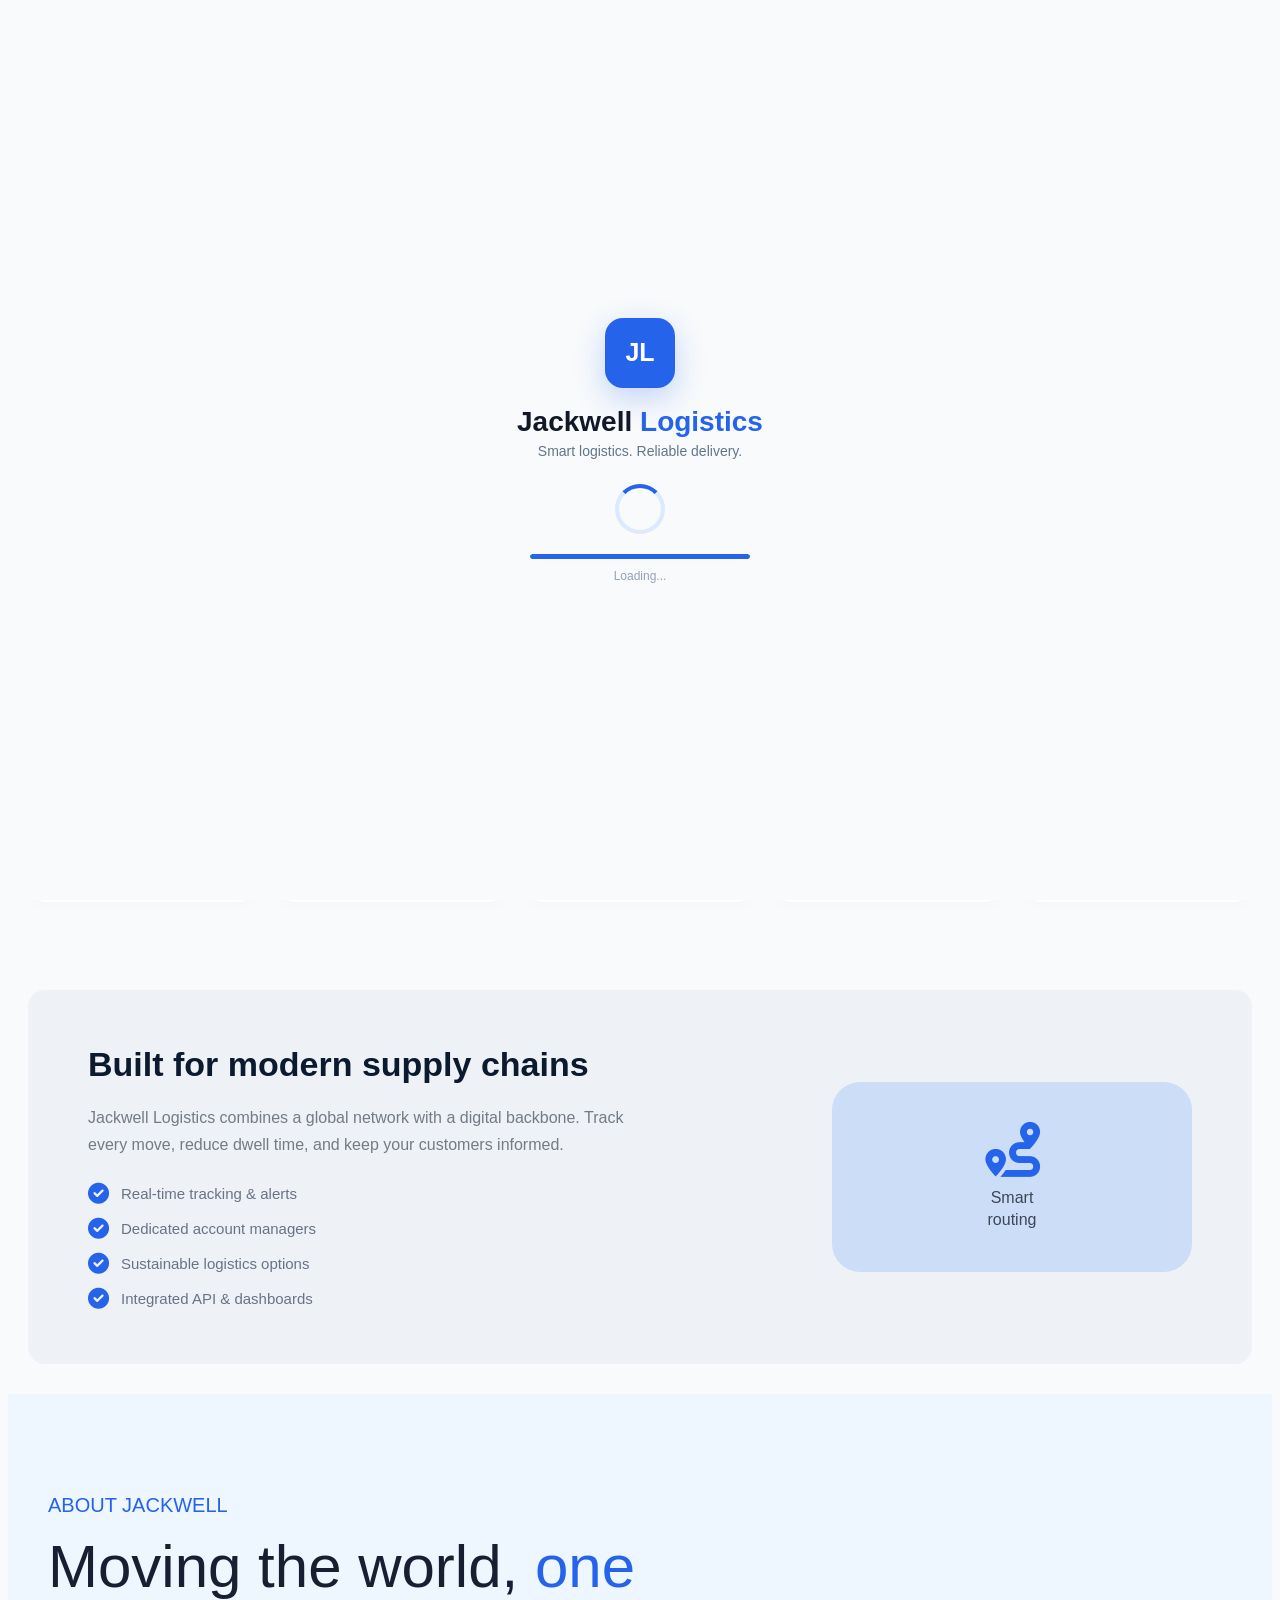
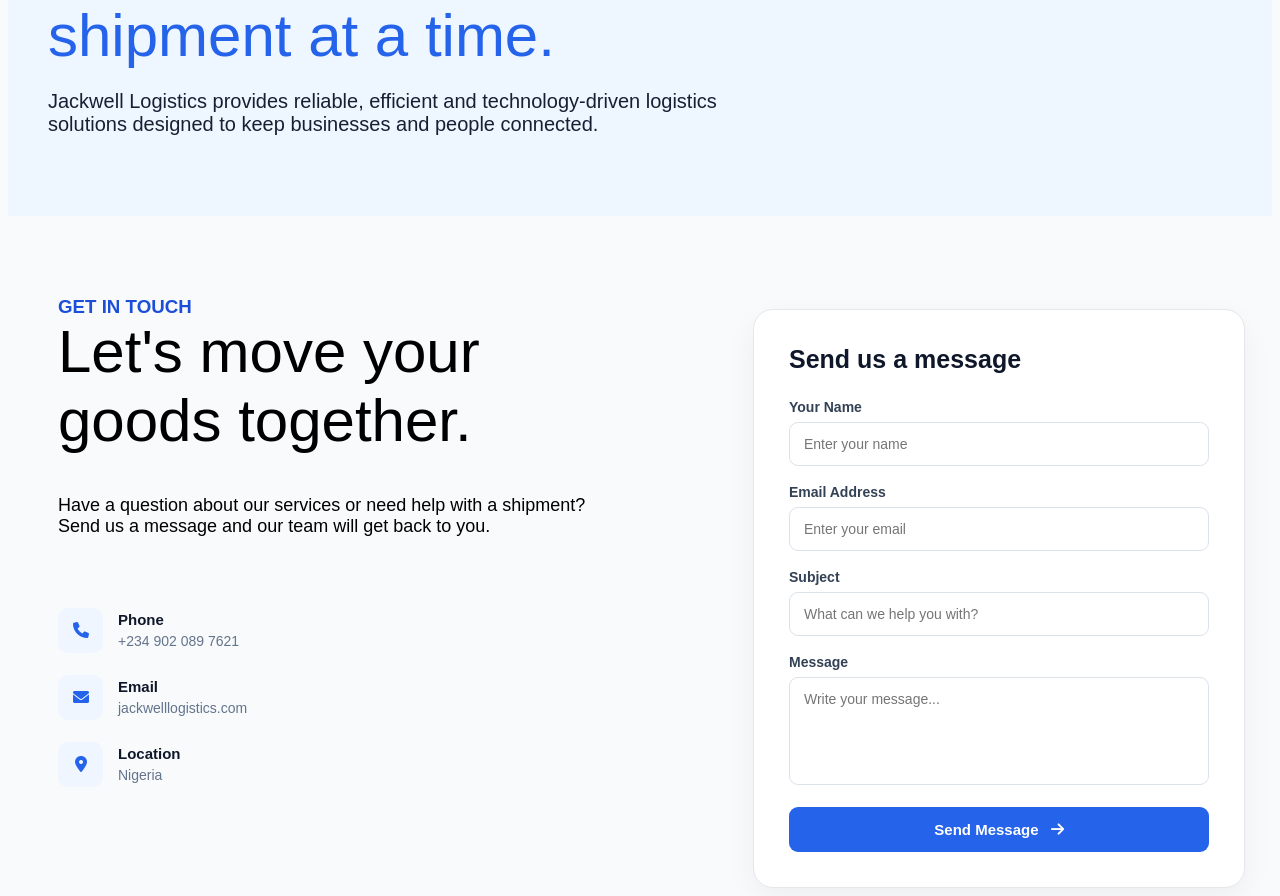
==== commit 9dc037aa: "first commit" ====
--- a/index.html
+++ b/index.html
@@ -10,47 +10,288 @@
   <link rel="stylesheet" href="https://cdn.jsdelivr.net/npm/bootstrap-icons@1.11.0/font/bootstrap-icons.css">
 </head>
 <body>
-  
+<!-- PAGE LOADER -->
+<div id="loader">
+
+    <div class="loader-content">
+
+        <!-- Logo -->
+        <div class="loader-logo">
+            JL
+        </div>
+
+        <!-- Company Name -->
+        <h1>Jackwell <span>Logistics</span></h1>
+
+        <p>Smart logistics. Reliable delivery.</p>
+
+        <!-- Animated Spinner -->
+        <div class="loader-spinner"></div>
+
+        <!-- Loading Bar -->
+        <div class="loading-bar">
+            <div class="loading-progress"></div>
+        </div>
+
+        <small>Loading...</small>
+
+    </div>
+
+</div>
+
+
     <div id="first_div">
       <img src="Untitled-1.svg" alt="Jackwell Logistics Logo" id="logo"> 
       <h1>Jackwell <span id="logistics">Logistics</span></h1>
       <div id="nav">
-        <div id="services">Services</div>
-        <div id="tracking">Tracking</div>
-        <div id="about">About</div>
+        <a href="#core_services" id="services">Services</a>
+        <!-- <button id="tracking">Tracking</button> -->
+       <a href="#about_div" id="about">About</a>
+        <!-- <button id="insight">Insights</button> -->
      </div>
-     <button id="contact">Contact</button>
+     <a href="#get" id="contact">Contact</a>
     </div>
     <br>
    <h1 id="h1">
-    Delivering <span id="trust">trust,</span> <br>
+    Delivering <span id="trust"> <i> trust,</i></span> <br>
      worldwide.
    </h1>
     <p id="p">
      Jackwell Logistics provides end to end freight, warehousing, <br>
       and last mile delivery built for speed, visibility, and <br> reliability.
     </p> <br>
-    <div id="parent1">
+    <!-- <div id="parent1"> -->
+      
           <div id="smart">
-       <p id="para1"> smart logistics hub</p>
-            <span id="span2"> Real‑time visibility · AI‑optimized </span>
+              <span id="warehouse">   <i class="fas fa-warehouse"></i></span>
+              <p id="para1"> smart logistics hub</p>
+              <span id="span2"> Real‑time visibility · AI‑optimized </span>
                 <span id="span3"> routes · carbon‑conscious </span>
           </div>
+    <!-- </div> -->
+   
             <div id="hero-actions">
-          <button id="btn-primary"><i class="fas fa-truck"></i> Get a quote</button>
-          <button id="btn-outline"><i class="fas fa-play-circle"></i> See how it works</button>
+              <button id="btn-primary"><i class="fas fa-truck"></i> Get a quote</button>
+              <button id="btn-outline"><i class="fas fa-play-circle"></i> See how it works</button>
             </div>
-    </div>
+    
    <br> <br>
     <div id="third_div">
       <span id="k">12k+</span>
       <span id="span1">98.7%</span>
-      <span id="47">47+ </span>
+      <span id="hhh">47+ </span>
     </div>
     <div id="fourth_div">
          <span id="shipments">shipments/months</span>
          <span id="on">on-time delivery</span>
          <span id="countries">countries</span>
     </div>
+
+    <br>
+    <br>
+    <br>
+    <div id="core_services">
+      <p> <strong>Our core services </strong></p>
+    </div>
+    <div id="short_note">
+         From air freight to last‑mile, Jackwell covers every link in the supply chain.
+    </div> <br> <br>
+    <div id="trans">
+      <div id="air"> <i class="fas fa-plane" id="plane1"></i> <br> Air flight <p id="expr">Express & economy global air cargo.</p>   </div>
+      <div id="ocean"> <i class="fas fa-ship" id="ship1"></i> <br> Ocean freight <p id="fcl">FCL, LCL, and breakbulk solutions.</p> </div>
+      <div id="ground"> <i class="fas fa-truck" id="truck1"></i> <br> Ground transport <p id="ftl">FTL, LTL, and intermodal.</p> </div>
+      <div id="ware"> <i class="fas fa-boxes" id="boxes1"></i> <br> Warehousing <p id="str">Storage, pick pack, inventory.</p> </div>
+      <div id="customs"> <i class="fas fa-clipboard-list" id="clipboard1"></i> <br> Customs brokerage <p id="clea">Clearance & compliance.</p> </div>
+    </div>
+<br>
+  <div id="thir_div">
+    <div id="supply_content">
+        <h2 id="h21">Built for modern supply chains</h2>
+        <p id="para8">
+            Jackwell Logistics combines a global network with a digital
+            backbone. Track every move, reduce dwell time, and keep your
+            customers informed.
+        </p>
+        <ul id="list">
+            <li>
+                <i class="fas fa-check-circle"></i>
+                Real-time tracking &amp; alerts
+            </li>
+            <li>
+                <i class="fas fa-check-circle"></i>
+                Dedicated account managers
+            </li>
+            <li>
+                <i class="fas fa-check-circle"></i>
+                Sustainable logistics options
+            </li>
+            <li>
+                <i class="fas fa-check-circle"></i>
+                Integrated API &amp; dashboards
+            </li>
+        </ul>
+
+    </div>
+
+
+    <div id="visual">
+        <i class="fas fa-route"></i>
+
+        <p>
+            Smart<br>
+            routing
+        </p>
+    </div>
+
+</div>
+
+<!--about jackwell-->
+<div id="about_div">
+    <div id="about1">ABOUT JACKWELL</div>
+    <p id="mov1">  <span id="mov2">Moving the world,</span> one <br> shipment at a time.</p>
+    <span id="spanj">Jackwell Logistics provides reliable, efficient and technology-driven logistics </span><br>
+     <div id="sol">   solutions designed to keep businesses and people connected.</div>
+</div>
+
+<!-- contact -->
+   <h3 id="get">GET IN TOUCH</h3>
+
+   <p id="para9">
+    Let's move your <br>
+goods together.
+   </p>
+
+   <div id="div9">
+    Have a question about our services or need help with a shipment? <br>
+     Send us a message and our team will get back to you.
+   </div>
+      
+<br>
+<br>
+<div id="contact2">
+  <div id="contact-details">
+
+                <div class="contact-detail">
+                    <div class="contact-icon">
+                        <i class="fa-solid fa-phone"></i>
+                    </div>
+
+                    <div>
+                        <h3>Phone</h3>
+                        <p>+234 902 089 7621</p>
+                    </div>
+                </div>
+
+
+                <div class="contact-detail">
+                    <div class="contact-icon">
+                        <i class="fa-solid fa-envelope"></i>
+                    </div>
+
+                    <div>
+                        <h3>Email</h3>
+                        <p>jackwelllogistics.com</p>
+                    </div>
+                </div>
+
+
+                <div class="contact-detail">
+                    <div class="contact-icon">
+                        <i class="fa-solid fa-location-dot"></i>
+                    </div>
+
+                    <div>
+                        <h3>Location</h3>
+                        <p>Nigeria</p>
+                    </div>
+                </div>
+
+            </div>
+</div>
+ <div id="form1">
+    <div id="contact-form">
+
+            <h2>Send us a message</h2>
+
+            <form>
+
+                <div class="form-group">
+                    <label for="name">Your Name</label>
+
+                    <input
+                        type="text"
+                        id="name"
+                        placeholder="Enter your name"
+                    >
+                </div>
+
+
+                <div class="form-group">
+                    <label for="email">Email Address</label>
+
+                    <input
+                        type="email"
+                        id="email"
+                        placeholder="Enter your email"
+                    >
+                </div>
+
+
+                <div class="form-group">
+                    <label for="subject">Subject</label>
+
+                    <input
+                        type="text"
+                        id="subject"
+                        placeholder="What can we help you with?"
+                    >
+                </div>
+
+
+                <div class="form-group">
+                    <label for="message">Message</label>
+
+                    <textarea
+                        id="message"
+                        rows="5"
+                        placeholder="Write your message..."
+                    ></textarea>
+                </div>
+
+
+                <button type="submit">
+                    Send Message
+                    <i class="fa-solid fa-arrow-right"></i>
+                </button>
+
+            </form>
+
+        </div>
+
+
+
+ </div>
+   
+
+
+
+
+
+
+
+
+
+
+<script>
+window.addEventListener("load", function () {
+
+    const loader = document.getElementById("loader");
+
+    setTimeout(function () {
+        loader.classList.add("hide");
+    }, 2000);
+
+});
+</script>
 </body>
 </html>
--- a/index.css
+++ b/index.css
@@ -1,18 +1,180 @@
+```css
+/* =========================
+   PAGE LOADER
+========================= */
+html {
+    scroll-behavior: smooth;
+}
+
+#loader {
+    position: fixed;
+    top: 0;
+    left: 0;
+    width: 100%;
+    height: 100vh;
+    background: #f8fafc;
+    display: flex;
+    justify-content: center;
+    align-items: center;
+    z-index: 99999;
+    opacity: 1;
+    visibility: visible;
+    transition:
+        opacity 0.8s ease,
+        visibility 0.8s ease;
+}
+
+.loader-content {
+    display: flex;
+    flex-direction: column;
+    align-items: center;
+    text-align: center;
+}
+
+.loader-logo {
+    width: 70px;
+    height: 70px;
+    display: flex;
+    justify-content: center;
+    align-items: center;
+    background: #2563eb;
+    color: white;
+    border-radius: 18px;
+    font-size: 25px;
+    font-weight: bold;
+    box-shadow: 0 10px 30px rgba(37, 99, 235, 0.25);
+    animation: logoAnimation 1.5s ease-in-out infinite;
+}
+
+.loader-content h1 {
+    margin: 18px 0 5px;
+    font-size: 28px;
+    color: #111827;
+}
+
+.loader-content h1 span {
+    color: #2563eb;
+}
+
+.loader-content p {
+    margin: 0 0 25px;
+    color: #64748b;
+    font-size: 14px;
+}
+
+.loader-spinner {
+    width: 42px;
+    height: 42px;
+    border: 4px solid #dbeafe;
+    border-top: 4px solid #2563eb;
+    border-radius: 50%;
+    animation: spin 0.9s linear infinite;
+    margin-bottom: 20px;
+}
+
+.loading-bar {
+    width: 220px;
+    height: 5px;
+    background: #e5e7eb;
+    border-radius: 10px;
+    overflow: hidden;
+    margin-bottom: 10px;
+}
+
+.loading-progress {
+    height: 100%;
+    width: 0%;
+    background: #2563eb;
+    border-radius: 10px;
+    animation: loadingProgress 2.5s ease-in-out forwards;
+}
+
+.loader-content small {
+    color: #94a3b8;
+    font-size: 12px;
+}
+
+@keyframes spin {
+    from {
+        transform: rotate(0deg);
+    }
+
+    to {
+        transform: rotate(360deg);
+    }
+}
+
+@keyframes loadingProgress {
+    0% {
+        width: 0%;
+    }
+
+    40% {
+        width: 45%;
+    }
+
+    70% {
+        width: 75%;
+    }
+
+    100% {
+        width: 100%;
+    }
+}
+
+@keyframes logoAnimation {
+    0% {
+        transform: scale(1);
+    }
+
+    50% {
+        transform: scale(1.08);
+    }
+
+    100% {
+        transform: scale(1);
+    }
+}
+
+#loader.hide {
+    opacity: 0;
+    visibility: hidden;
+    pointer-events: none;
+}
+
+* {
+    font-family: 'Inter', -apple-system, BlinkMacSystemFont, 'Segoe UI',
+        Roboto, Helvetica, Arial, sans-serif;
+}
+
+body {
+    background-color: #f8fafc;
+}
+
+
+/* =========================
+   NAVIGATION
+========================= */
+
 #first_div {
     display: flex;
     align-items: center;
     border-bottom: 1px solid #e5e7eb;
     padding: 10px 25px;
-}
-
-/* Logo */
+
+    position: sticky;
+    top: 0;
+    z-index: 1000;
+    background-color: #ffffff;
+}
+
 #logo {
     width: 30px;
     height: 30px;
     margin-right: 8px;
-}
-
-/* Company name */
+    margin-bottom: 10px;
+}
+
 #first_div h1 {
     font-size: 24px;
     margin: 0;
@@ -22,26 +184,29 @@
     color: #2563eb;
 }
 
-/* Navigation */
 #nav {
     display: flex;
     align-items: center;
     gap: 30px;
-
-    /* Push navigation to the right */
     margin-left: auto;
 }
 
-/* Navigation links */
 #services,
 #tracking,
-#about {
+#about,
+#insight {
+    color: #334155;
     font-size: 18px;
     cursor: pointer;
     margin: 0;
+    background-color: white;
+    border: none;
+    text-decoration: none;
+    border-bottom: 2px color#2563eb;
 }
 
 #contact {
+    text-decoration: none;
     margin: 0 0 0 30px;
     padding: 10px 20px;
     border: none;
@@ -55,116 +220,1118 @@
 #contact:hover {
     background-color: #1d4ed8;
 }
-#h1{
+
+
+/* =========================
+   HERO
+========================= */
+
+#h1 {
     font-size: 48px;
     margin: 20px 0 0 20px;
 }
-#trust{
+
+#trust {
     font-size: 48px;
     margin: 20px 0;
     color: #2563eb;
 }
-#p{
+
+#p {
     font-size: 20px;
     margin: 20px 0 0 20px;
     color: #334155;
 }
-/* #parent1{
-    flex-direction:row;
-} */
-#smart{
-    display: flex-end;
-    margin-left: 700px;
-    background-color: #1d4ed8;
-    color: white;
+
+#parent1 {
+    align-items: center;
+    gap: 50px;
+    margin-left: 450px;
+    margin-top: 50px;
+}
+
+#warehouse {
+    padding: 0px 0px 0px 220px;
+    font-size: 50px;
+}
+
+#smart {
+    background-color: #dce5f0;
+    color: #334155;
     border: 1px;
-    border-radius: 6px;
-    padding: 20px 30px 20px 30px;
-}
-#para1{
-    /* align-items: center; */
+    border-radius: 25px;
+    padding: 40px 30px;
+    width: 500px;
+    order: 2;
+    margin-top: -80px;
+    margin-left: 670px;
+}
+
+#para1 {
     font-size: 15px;
     justify-content: center;
     padding: 0px 0px 0px 130px;
     font-size: 30px;
 }
-#span2{
+
+#span2 {
     align-items: center;
     font-size: 20px;
     padding: 0px 0px 0px 120px;
 }
-#span3{
+
+#span3 {
     align-items: center;
     font-size: 20px;
     padding: 0px 0px 0px 150px;
 }
+
 #hero-actions {
-      display: flex;
-      flex-wrap: wrap;
-      gap: 1rem;
-      align-items: center;
-      margin-left: 20px;
-    }
-
-    #btn-primary {
-      background: #2563eb;
-      color: white;
-      border: none;
-      padding: 0.9rem 2.2rem;
-      border-radius: 60px;
-      font-weight: 600;
-      font-size: 1rem;
-      cursor: pointer;
-      transition: background 0.2s, transform 0.1s;
-      display: inline-flex;
-      align-items: center;
-      gap: 0.6rem;
-    }
-    #btn-primary:hover {
-      background: #1d4ed8;
-    }
+    margin-top: -200px;
+    display: flex;
+    flex-wrap: wrap;
+    gap: 1rem;
+    align-items: center;
+    margin-left: 0;
+    order: 1;
+}
+
+#btn-primary {
+    margin-left: 20px;
+    background: #2563eb;
+    color: white;
+    border: none;
+    padding: 0.9rem 2.2rem;
+    border-radius: 60px;
+    font-weight: 600;
+    font-size: 1rem;
+    cursor: pointer;
+    transition: background 0.2s, transform 0.2s;
+    display: inline-flex;
+    align-items: center;
+    gap: 0.6rem;
+}
+
+#btn-primary:hover {
+    background: #1d4ed8;
+}
+
 #btn-outline {
-      background: transparent;
-      border: 1.5px solid #cbd5e1;
-      padding: 0.9rem 2.2rem;
-      border-radius: 60px;
-      font-weight: 600;
-      color: #1e293b;
-      cursor: pointer;
-      transition: 0.2s;
-      display: inline-flex;
-      align-items: center;
-      gap: 0.6rem;
-    }
-    #btn-outline:hover {
-      border-color: #2563eb;
-      color: #2563eb;
-      background: #f8fafc;
-    }
-    #third_div{
-        flex-direction: row;
-        margin-left: 20px;
+    background: transparent;
+    border: 1.5px solid #cbd5e1;
+    padding: 0.9rem 2.2rem;
+    border-radius: 60px;
+    font-weight: 600;
+    color: #1e293b;
+    cursor: pointer;
+    transition: 0.2s;
+    display: inline-flex;
+    align-items: center;
+    gap: 0.6rem;
+}
+
+#btn-outline:hover {
+    border-color: #2563eb;
+    color: #2563eb;
+    background: #f8fafc;
+}
+
+
+/* =========================
+   STATISTICS
+========================= */
+
+#third_div {
+    flex-direction: row;
+    margin-left: 20px;
+    font-size: 25px;
+    font-weight: 30px;
+}
+
+#k {
+    margin-right: 70px;
+}
+
+#span1 {
+    margin-left: 10px;
+}
+
+#hhh {
+    margin-left: 68px;
+}
+
+#fourth_div {
+    flex-direction: row;
+    margin-left: 20px;
+}
+
+#shipments {
+    font-size: 15px;
+    color: #334155;
+}
+
+#on {
+    margin-left: 17px;
+    color: #334155;
+}
+
+#countries {
+    color: #334155;
+    margin-left: 26px;
+}
+
+
+/* =========================
+   SERVICES
+========================= */
+
+#core_services {
+    font-size: 30px;
+    margin-left: 20px;
+}
+
+#short_note {
+    font-size: 20px;
+    color: #334155;
+    margin-left: 20px;
+}
+
+#trans {
+    display: flex;
+    flex-direction: row;
+    flex-wrap: nowrap;
+    gap: 20px;
+    margin-left: 20px;
+    margin-right: 20px;
+}
+
+#air,
+#ocean,
+#ground,
+#ware,
+#customs {
+    flex: 1;
+    background-color: white;
+    border: 1px solid white;
+    border-radius: 18px;
+    padding: 25px 10px 25px;
+    min-height: 190px;
+    text-align: center;
+    box-shadow: 0 4px 12px rgba(0, 0, 0, 0.02);
+    transition:
+        transform 0.3s ease,
+        box-shadow 0.3s ease,
+        border-color 0.3s ease,
+        background-color 0.3s ease;
+}
+
+#air:hover,
+#ocean:hover,
+#ground:hover,
+#ware:hover,
+#customs:hover {
+    transform: translateY(-8px);
+    border-color: #2563eb;
+    background-color: #f8fafc;
+    box-shadow: 0 10px 25px rgba(37, 99, 235, 0.15);
+}
+
+#plane1,
+#ship1,
+#truck1,
+#boxes1,
+#clipboard1 {
+    display: block;
+    padding: 0;
+    margin: 0 auto 25px;
+    font-size: 40px;
+    color: #2563eb;
+}
+
+#air h3,
+#ocean h3,
+#ground h3,
+#ware h3,
+#customs h3 {
+    font-size: 20px;
+    font-weight: 500;
+    color: #20252b;
+    margin: 0 0 12px;
+    text-align: center;
+}
+
+#expr,
+#fcl,
+#ftl,
+#str,
+#clea {
+    font-size: 16px;
+    font-weight: normal;
+    line-height: 1.6;
+    color: #737b84;
+    padding: 0;
+    margin: 0;
+    text-align: center;
+}
+
+
+/* =========================
+   MODERN SUPPLY CHAIN
+========================= */
+
+#thir_div {
+    display: flex;
+    align-items: center;
+    justify-content: space-between;
+    gap: 60px;
+    margin: 70px 20px 30px;
+    padding: 55px 60px;
+    border: 2px;
+    border-radius: 17px;
+    background-color: #eef1f6;
+}
+
+#supply_content {
+    flex: 1;
+}
+
+#h21 {
+    color: #0b1a2e;
+    font-size: 34px;
+    margin: 0 0 20px 0;
+}
+
+#para8 {
+    max-width: 570px;
+    font-size: 16px;
+    line-height: 1.7;
+    color: #737b84;
+    margin: 0 0 25px 0;
+}
+
+#list {
+    list-style: none;
+    padding: 0;
+    margin: 0;
+    display: flex;
+    flex-direction: column;
+    gap: 14px;
+}
+
+#list li {
+    display: flex;
+    align-items: center;
+    gap: 12px;
+    font-size: 15px;
+    color: #697386;
+}
+
+#list li i {
+    color: #2563eb;
+    font-size: 21px;
+}
+
+
+/* =========================
+   SMART ROUTING
+========================= */
+
+#visual {
+    width: 360px;
+    height: 190px;
+    flex-shrink: 0;
+    display: flex;
+    flex-direction: column;
+    align-items: center;
+    justify-content: center;
+    background-color: #ccdef7;
+    border-radius: 28px;
+    transition: 0.3s ease;
+}
+
+#visual:hover {
+    transform: translateY(-6px);
+    box-shadow: 0 12px 30px rgba(37, 99, 235, 0.15);
+}
+
+#visual i {
+    color: #2563eb;
+    font-size: 55px;
+    margin-bottom: 10px;
+}
+
+#visual p {
+    color: #3c4656;
+    font-size: 16px;
+    line-height: 1.4;
+    text-align: center;
+    margin: 0;
+}
+
+
+/* =========================
+   ABOUT JACKWELL
+========================= */
+
+#about_div {
+    background-color: #eef6ff;
+}
+
+#about1 {
+    font-size: 20px;
+    font-weight: 80px;
+    margin-left: 40px;
+    color: #2563eb;
+    padding-top: 100px;
+}
+
+#mov1 {
+    color: #2563eb;
+    font-size: 60px;
+    margin-left: 40px;
+    margin-top: 15px;
+    margin-bottom: 20px;
+}
+
+#mov2 {
+    color: #172033;
+}
+
+#spanj {
+    margin-left: 40px;
+    font-size: 20px;
+    color: #172033;
+    padding-bottom: 170px;
+}
+
+#sol {
+    color: #172033;
+    margin-left: 40px;
+    font-size: 20px;
+    padding-bottom: 80px;
+}
+
+
+/* =========================
+   CONTACT
+========================= */
+
+#get {
+    margin-top: 80px;
+    margin-left: 50px;
+    color: #1d4ed8;
+}
+
+#para9 {
+    margin-top: -20px;
+    margin-left: 50px;
+    font-size: 60px;
+}
+
+#div9 {
+    margin-top: -20px;
+    margin-left: 50px;
+    font-size: 18px;
+}
+
+#contact-details {
+    margin-top: 35px;
+}
+
+.contact-detail {
+    display: flex;
+    align-items: center;
+    margin-bottom: 22px;
+}
+
+.contact-icon {
+    width: 45px;
+    height: 45px;
+    display: flex;
+    align-items: center;
+    justify-content: center;
+    background-color: #eff6ff;
+    color: #2563eb;
+    border-radius: 10px;
+    margin-right: 15px;
+}
+
+.contact-detail h3 {
+    margin: 0 0 5px;
+    color: #0f172a;
+    font-size: 15px;
+}
+
+.contact-detail p {
+    margin: 0;
+    color: #64748b;
+    font-size: 14px;
+}
+
+#contact2 {
+    margin-left: 50px;
+}
+
+#contact-form {
+    width: 420px;
+    background-color: white;
+    padding: 35px;
+    border: 1px solid #e5e7eb;
+    border-radius: 20px;
+    box-shadow: 0 10px 30px rgba(0, 0, 0, 0.05);
+}
+
+#contact-form h2 {
+    margin-top: 0;
+    margin-bottom: 25px;
+    color: #0f172a;
+    font-size: 25px;
+}
+
+.form-group {
+    margin-bottom: 18px;
+}
+
+.form-group label {
+    display: block;
+    margin-bottom: 7px;
+    color: #334155;
+    font-size: 14px;
+    font-weight: bold;
+}
+
+.form-group input,
+.form-group textarea {
+    width: 100%;
+    box-sizing: border-box;
+    padding: 13px 14px;
+    border: 1px solid #dbe2ea;
+    border-radius: 9px;
+    outline: none;
+    font-family: Arial, sans-serif;
+    font-size: 14px;
+    transition: 0.3s;
+}
+
+.form-group textarea {
+    resize: none;
+}
+
+.form-group input:focus,
+.form-group textarea:focus {
+    border-color: #2563eb;
+}
+
+#contact-form button {
+    width: 100%;
+    padding: 14px;
+    border: none;
+    border-radius: 9px;
+    background-color: #2563eb;
+    color: white;
+    font-size: 15px;
+    font-weight: bold;
+    cursor: pointer;
+    transition: 0.3s;
+}
+
+#contact-form button:hover {
+    transform: translateY(-3px);
+}
+
+#contact-form button i {
+    margin-left: 8px;
+}
+
+#form1 {
+    margin-left: 745px;
+    margin-top: -500px;
+}
+
+
+/* =====================================================
+   RESPONSIVE DESIGN
+   TABLETS / iPADS
+===================================================== */
+
+@media (max-width: 1024px) {
+
+    #first_div {
+        padding: 12px 35px;
+    }
+
+    #nav {
+        gap: 25px;
+    }
+
+    #contact {
+        margin-left: 25px;
+    }
+
+    #h1 {
+        font-size: 44px;
+        margin-left: 45px;
+        margin-right: 45px;
+    }
+
+    #p {
+        font-size: 18px;
+        margin-left: 45px;
+        margin-right: 45px;
+    }
+
+    #smart {
+        width: min(500px, calc(100% - 90px));
+        margin-left: auto;
+        margin-right: 45px;
+        margin-top: 30px;
+    }
+
+    #warehouse {
+        padding-left: 0;
+        text-align: center;
+        display: block;
+    }
+
+    #para1,
+    #span2,
+    #span3 {
+        padding-left: 0;
+        text-align: center;
+        display: block;
+    }
+
+    #hero-actions {
+        margin: 35px 45px 0;
+    }
+
+    #third_div {
+        display: flex;
+        justify-content: space-between;
+        margin: 60px 45px 0;
+    }
+
+    #k,
+    #span1,
+    #hhh {
+        margin-left: 0;
+        margin-right: 0;
+    }
+
+    #fourth_div {
+        display: flex;
+        justify-content: space-between;
+        margin: 5px 45px 0;
+    }
+
+    #shipments,
+    #on,
+    #countries {
+        margin-left: 0;
+    }
+
+    #core_services {
+        margin-left: 45px;
+    }
+
+    #short_note {
+        margin-left: 45px;
+        margin-right: 45px;
+    }
+
+    #trans {
+        margin-left: 45px;
+        margin-right: 45px;
+        gap: 15px;
+    }
+
+    #air,
+    #ocean,
+    #ground,
+    #ware,
+    #customs {
+        padding: 20px 8px;
+    }
+
+    #thir_div {
+        margin-left: 45px;
+        margin-right: 45px;
+        padding: 40px;
+        gap: 35px;
+    }
+
+    #visual {
+        width: 300px;
+    }
+
+    #about1 {
+        margin-left: 45px;
+        padding-top: 70px;
+    }
+
+    #mov1 {
+        margin-left: 45px;
+        margin-right: 45px;
+        font-size: 52px;
+    }
+
+    #spanj {
+        margin-left: 45px;
+        margin-right: 45px;
+    }
+
+    #sol {
+        margin-left: 45px;
+        margin-right: 45px;
+    }
+
+    #get {
+        margin-left: 45px;
+    }
+
+    #para9 {
+        margin-left: 45px;
+    }
+
+    #div9 {
+        margin-left: 45px;
+        margin-right: 45px;
+    }
+
+    #contact2 {
+        margin-left: 45px;
+    }
+
+    #form1 {
+        margin-left: 50%;
+        margin-top: -500px;
+    }
+
+    #contact-form {
+        width: min(420px, calc(100% - 90px));
+    }
+}
+
+
+/* =====================================================
+   PHONES
+   iPHONE / ANDROID
+===================================================== */
+
+@media (max-width: 768px) {
+
+    #first_div {
+        padding: 12px 25px;
+        flex-wrap: wrap;
+    }
+
+    #logo {
+        width: 28px;
+        height: 28px;
+        margin-bottom: 0;
+    }
+
+    #first_div h1 {
+        font-size: 20px;
+    }
+
+    #nav {
+        width: 100%;
+        justify-content: center;
+        margin-left: 0;
+        margin-top: 15px;
+        gap: 30px;
+    }
+
+    #services,
+    #about {
+        font-size: 16px;
+    }
+
+    #contact {
+        position: absolute;
+        right: 25px;
+        top: 10px;
+        margin: 0;
+        padding: 8px 15px;
+        font-size: 15px;
+    }
+
+    #h1 {
+        font-size: clamp(30px, 8vw, 40px);
+        line-height: 1.15;
+        margin: 40px 25px 0;
+    }
+
+    #trust {
+        font-size: inherit;
+    }
+
+    #p {
+        font-size: 17px;
+        line-height: 1.6;
+        margin: 20px 25px;
+    }
+
+    #smart {
+        width: calc(100% - 50px);
+        margin: 40px 25px 0;
+        padding: 30px 20px;
+    }
+
+    #warehouse {
+        padding: 0;
+        display: block;
+        text-align: center;
+    }
+
+    #para1,
+    #span2,
+    #span3 {
+        padding: 0;
+        display: block;
+        text-align: center;
+    }
+
+    #para1 {
+        font-size: 24px;
+    }
+
+    #span2,
+    #span3 {
+        font-size: 16px;
+        line-height: 1.6;
+    }
+
+    #hero-actions {
+        margin: 30px 25px 0;
+        justify-content: center;
+    }
+
+    #btn-primary,
+    #btn-outline {
+        margin-left: 0;
+        padding: 12px 20px;
+    }
+
+    #third_div {
+        display: flex;
+        justify-content: space-between;
+        margin: 55px 25px 0;
+        font-size: 20px;
+    }
+
+    #fourth_div {
+        display: flex;
+        justify-content: space-between;
+        margin: 5px 25px 0;
+        font-size: 11px;
+    }
+
+    #k,
+    #span1,
+    #hhh,
+    #shipments,
+    #on,
+    #countries {
+        margin-left: 0;
+        margin-right: 0;
+    }
+
+    #core_services {
+        font-size: 27px;
+        margin-left: 25px;
+        margin-right: 25px;
+    }
+
+    #short_note {
+        font-size: 17px;
+        line-height: 1.6;
+        margin: 0 25px;
+    }
+
+    #trans {
+        flex-direction: column;
+        gap: 18px;
+        margin-left: 25px;
+        margin-right: 25px;
+    }
+
+    #air,
+    #ocean,
+    #ground,
+    #ware,
+    #customs {
+        width: 100%;
+        min-height: 180px;
+        padding: 25px 20px;
+    }
+
+    #thir_div {
+        flex-direction: column;
+        gap: 30px;
+        margin: 50px 25px 30px;
+        padding: 35px 25px;
+    }
+
+    #supply_content {
+        width: 100%;
+    }
+
+    #h21 {
+        font-size: 28px;
+    }
+
+    #para8 {
+        font-size: 15px;
+    }
+
+    #visual {
+        width: 100%;
+        height: 180px;
+    }
+
+    #about_div {
+        padding-bottom: 60px;
+        scroll-margin-top: 100px;
+    }
+
+    #about1 {
+        font-size: 18px;
+        margin-left: 25px;
+        padding-top: 65px;
+    }
+
+    #mov1 {
+        font-size: clamp(34px, 8vw, 44px);
+        line-height: 1.15;
+        margin-left: 25px;
+        margin-right: 25px;
+    }
+
+    #spanj {
+        display: block;
+        margin-left: 25px;
+        margin-right: 25px;
+        padding-bottom: 0;
+        font-size: 17px;
+        line-height: 1.7;
+    }
+
+    #sol {
+        margin-left: 25px;
+        margin-right: 25px;
+        padding-bottom: 30px;
+        font-size: 17px;
+        line-height: 1.7;
+    }
+
+    #get {
+        margin-left: 25px;
+        font-size: 18px;
+        scroll-margin-top: 100px;
+    }
+
+    #para9 {
+        margin-left: 25px;
+        margin-right: 25px;
+        font-size: clamp(34px, 8vw, 44px);
+        line-height: 1.15;
+    }
+
+    #div9 {
+        margin-left: 25px;
+        margin-right: 25px;
+        font-size: 16px;
+        line-height: 1.6;
+    }
+
+    #contact2 {
+        margin-left: 25px;
+        margin-right: 25px;
+    }
+
+    #form1 {
+        margin: 45px 25px 0;
+    }
+
+    #contact-form {
+        width: 100%;
+        padding: 25px;
+    }
+}
+
+
+/* =====================================================
+   SMALL PHONES
+   iPHONE SE / SMALL ANDROID
+===================================================== */
+
+@media (max-width: 480px) {
+
+    #first_div {
+        padding: 10px 20px;
+    }
+
+    #logo {
+        width: 25px;
+        height: 25px;
+    }
+
+    #first_div h1 {
+        font-size: 18px;
+    }
+
+    #contact {
+        right: 20px;
+        padding: 7px 12px;
+        font-size: 14px;
+    }
+
+    #nav {
+        gap: 22px;
+        margin-top: 15px;
+    }
+
+    #services,
+    #about {
+        font-size: 15px;
+    }
+
+    #h1 {
+        font-size: 31px;
+        margin-left: 20px;
+        margin-right: 20px;
+    }
+
+    #trust {
+        font-size: inherit;
+    }
+
+    #p {
+        font-size: 15px;
+        margin-left: 20px;
+        margin-right: 20px;
+    }
+
+    #smart {
+        width: calc(100% - 40px);
+        margin-left: 20px;
+        margin-right: 20px;
+        padding: 25px 15px;
+    }
+
+    #para1 {
+        font-size: 21px;
+    }
+
+    #span2,
+    #span3 {
+        font-size: 14px;
+    }
+
+    #hero-actions {
+        flex-direction: column;
+        width: calc(100% - 40px);
+        margin-left: 20px;
+        margin-right: 20px;
+    }
+
+    #btn-primary,
+    #btn-outline {
+        width: 100%;
+        justify-content: center;
+    }
+
+    #third_div {
+        margin-left: 20px;
+        margin-right: 20px;
+        font-size: 17px;
+    }
+
+    #fourth_div {
+        margin-left: 20px;
+        margin-right: 20px;
+        font-size: 9px;
+    }
+
+    #core_services {
+        font-size: 23px;
+        margin-left: 20px;
+        margin-right: 20px;
+    }
+
+    #short_note {
+        margin-left: 20px;
+        margin-right: 20px;
+        font-size: 15px;
+    }
+
+    #trans {
+        margin-left: 20px;
+        margin-right: 20px;
+    }
+
+    #thir_div {
+        margin-left: 20px;
+        margin-right: 20px;
+        padding: 30px 20px;
+    }
+
+    #h21 {
         font-size: 25px;
     }
-    #k{
-        margin-right: 70px;
-    }
-    #span1{
-        margin-right: 70px;
-    }
-    #fourth_div{
-        flex-direction: row;
-        margin-left: 20px;
-    }
-    #shipments{
-          font-size: 15px;
-          color: #334155;
-    }
-    #on{
-        margin-left: 17px;
-        color: #334155;
-    }
-    #countries{
-        color: #334155;
-        margin-left: 26px;
-    }+
+    #about1 {
+        margin-left: 20px;
+        padding-top: 50px;
+    }
+
+    #mov1 {
+        margin-left: 20px;
+        margin-right: 20px;
+        font-size: 33px;
+    }
+
+    #spanj {
+        margin-left: 20px;
+        margin-right: 20px;
+        font-size: 15px;
+    }
+
+    #sol {
+        margin-left: 20px;
+        margin-right: 20px;
+        font-size: 15px;
+    }
+
+    #get {
+        margin-left: 20px;
+    }
+
+    #para9 {
+        margin-left: 20px;
+        margin-right: 20px;
+        font-size: 33px;
+    }
+
+    #div9 {
+        margin-left: 20px;
+        margin-right: 20px;
+        font-size: 14px;
+    }
+
+    #contact2 {
+        margin-left: 20px;
+        margin-right: 20px;
+    }
+
+    #form1 {
+        margin-left: 20px;
+        margin-right: 20px;
+    }
+
+    #contact-form {
+        padding: 20px;
+    }
+}
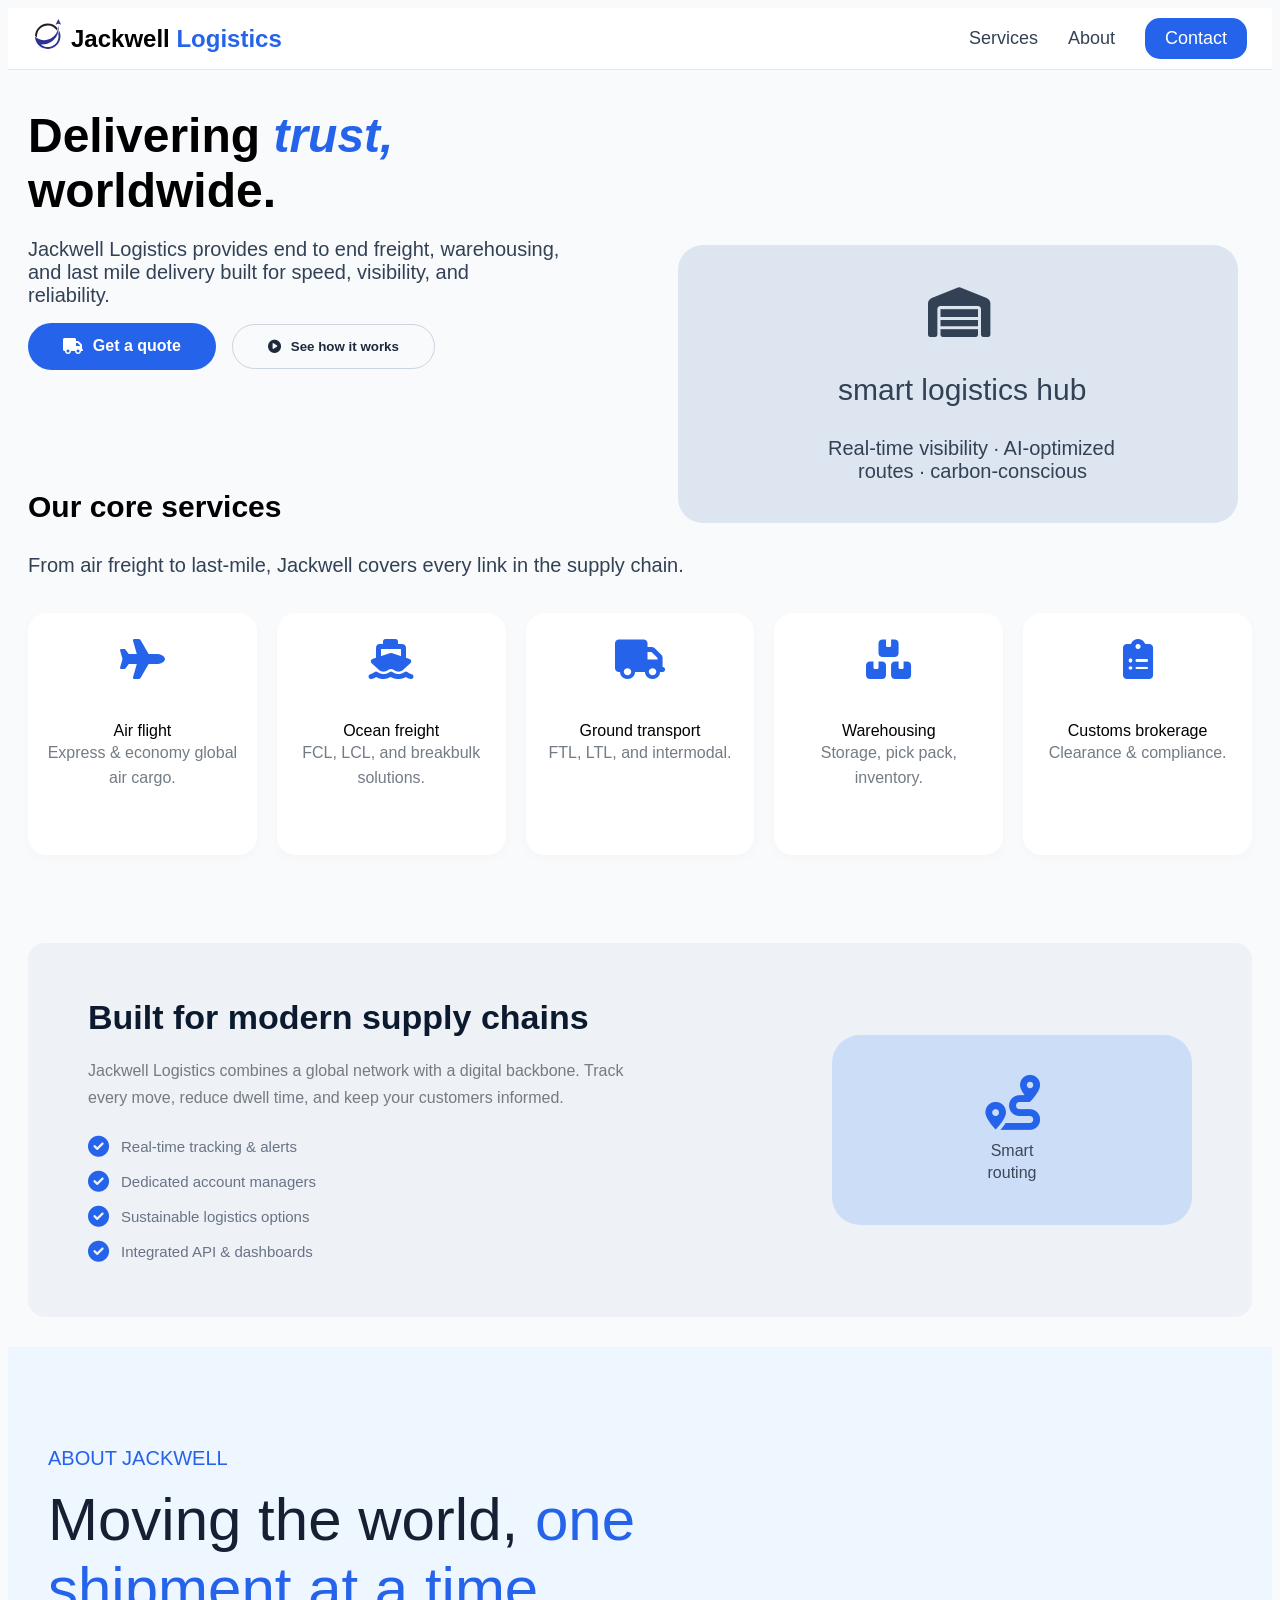
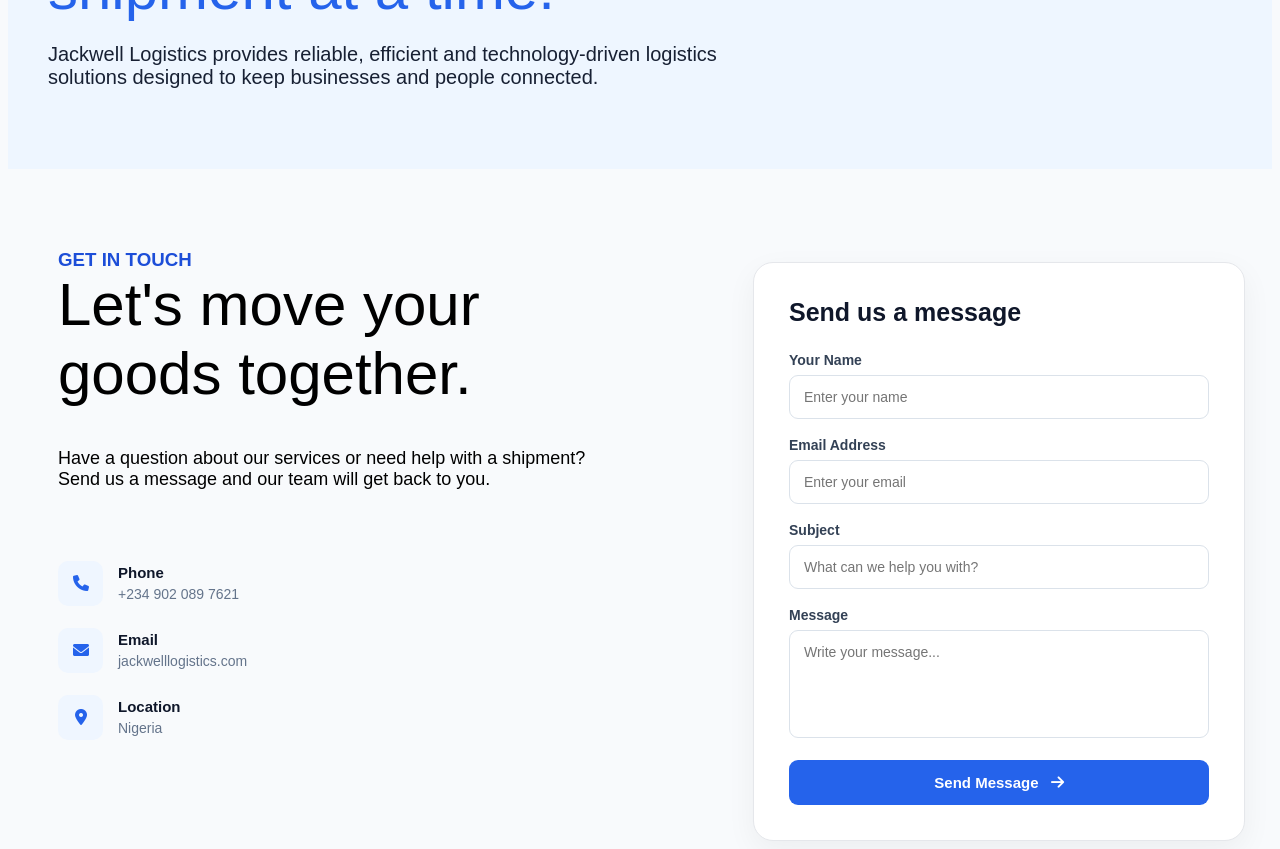
==== commit bcf3e186: "first commit" ====
--- a/index.html
+++ b/index.html
@@ -76,7 +76,7 @@
             </div>
     
    <br> <br>
-    <div id="third_div">
+    <!-- <div id="third_div">
       <span id="k">12k+</span>
       <span id="span1">98.7%</span>
       <span id="hhh">47+ </span>
@@ -85,7 +85,7 @@
          <span id="shipments">shipments/months</span>
          <span id="on">on-time delivery</span>
          <span id="countries">countries</span>
-    </div>
+    </div> -->
 
     <br>
     <br>
--- a/index.css
+++ b/index.css
@@ -1014,29 +1014,58 @@
         padding: 12px 20px;
     }
 
-    #third_div {
-        display: flex;
-        justify-content: space-between;
-        margin: 55px 25px 0;
-        font-size: 20px;
-    }
-
-    #fourth_div {
-        display: flex;
-        justify-content: space-between;
-        margin: 5px 25px 0;
-        font-size: 11px;
-    }
-
-    #k,
-    #span1,
-    #hhh,
-    #shipments,
-    #on,
-    #countries {
-        margin-left: 0;
-        margin-right: 0;
-    }
+#third_div {
+    display: flex;
+    align-items: center;
+    margin-left: 20px;
+    margin-right: 20px;
+    font-size: 25px;
+    font-weight: 30px;
+}
+
+#k {
+    margin-right: 0;
+    width: 33.33%;
+}
+
+#span1 {
+    margin-left: 0;
+    width: 33.33%;
+    text-align: center;
+}
+
+#hhh {
+    margin-left: 0;
+    width: 33.33%;
+    text-align: right;
+}
+
+#fourth_div {
+    display: flex;
+    align-items: center;
+    margin-left: 20px;
+    margin-right: 20px;
+}
+
+#shipments {
+    width: 33.33%;
+    font-size: 15px;
+    color: #334155;
+}
+
+#on {
+    width: 33.33%;
+    margin-left: 0;
+    text-align: center;
+    color: #334155;
+}
+
+#countries {
+    width: 33.33%;
+    margin-left: 0;
+    text-align: right;
+    color: #334155;
+}
 
     #core_services {
         font-size: 27px;
